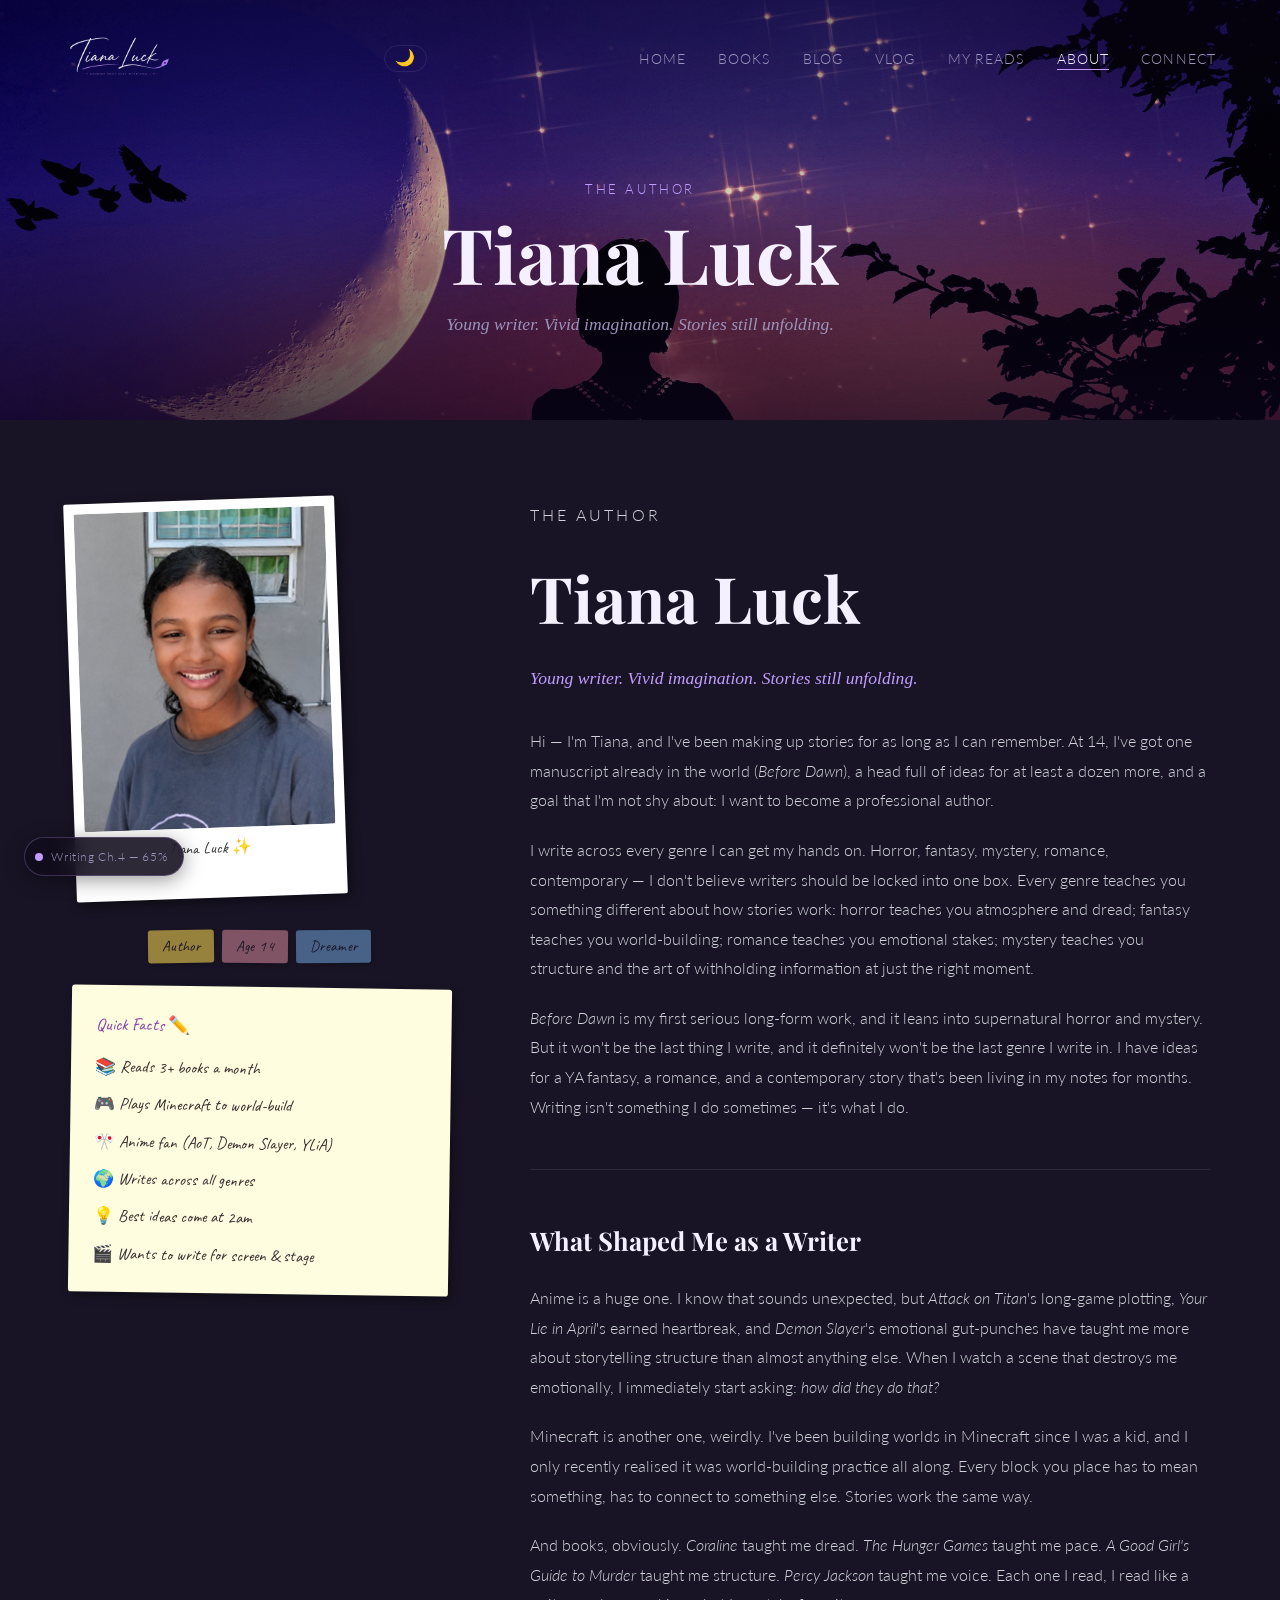
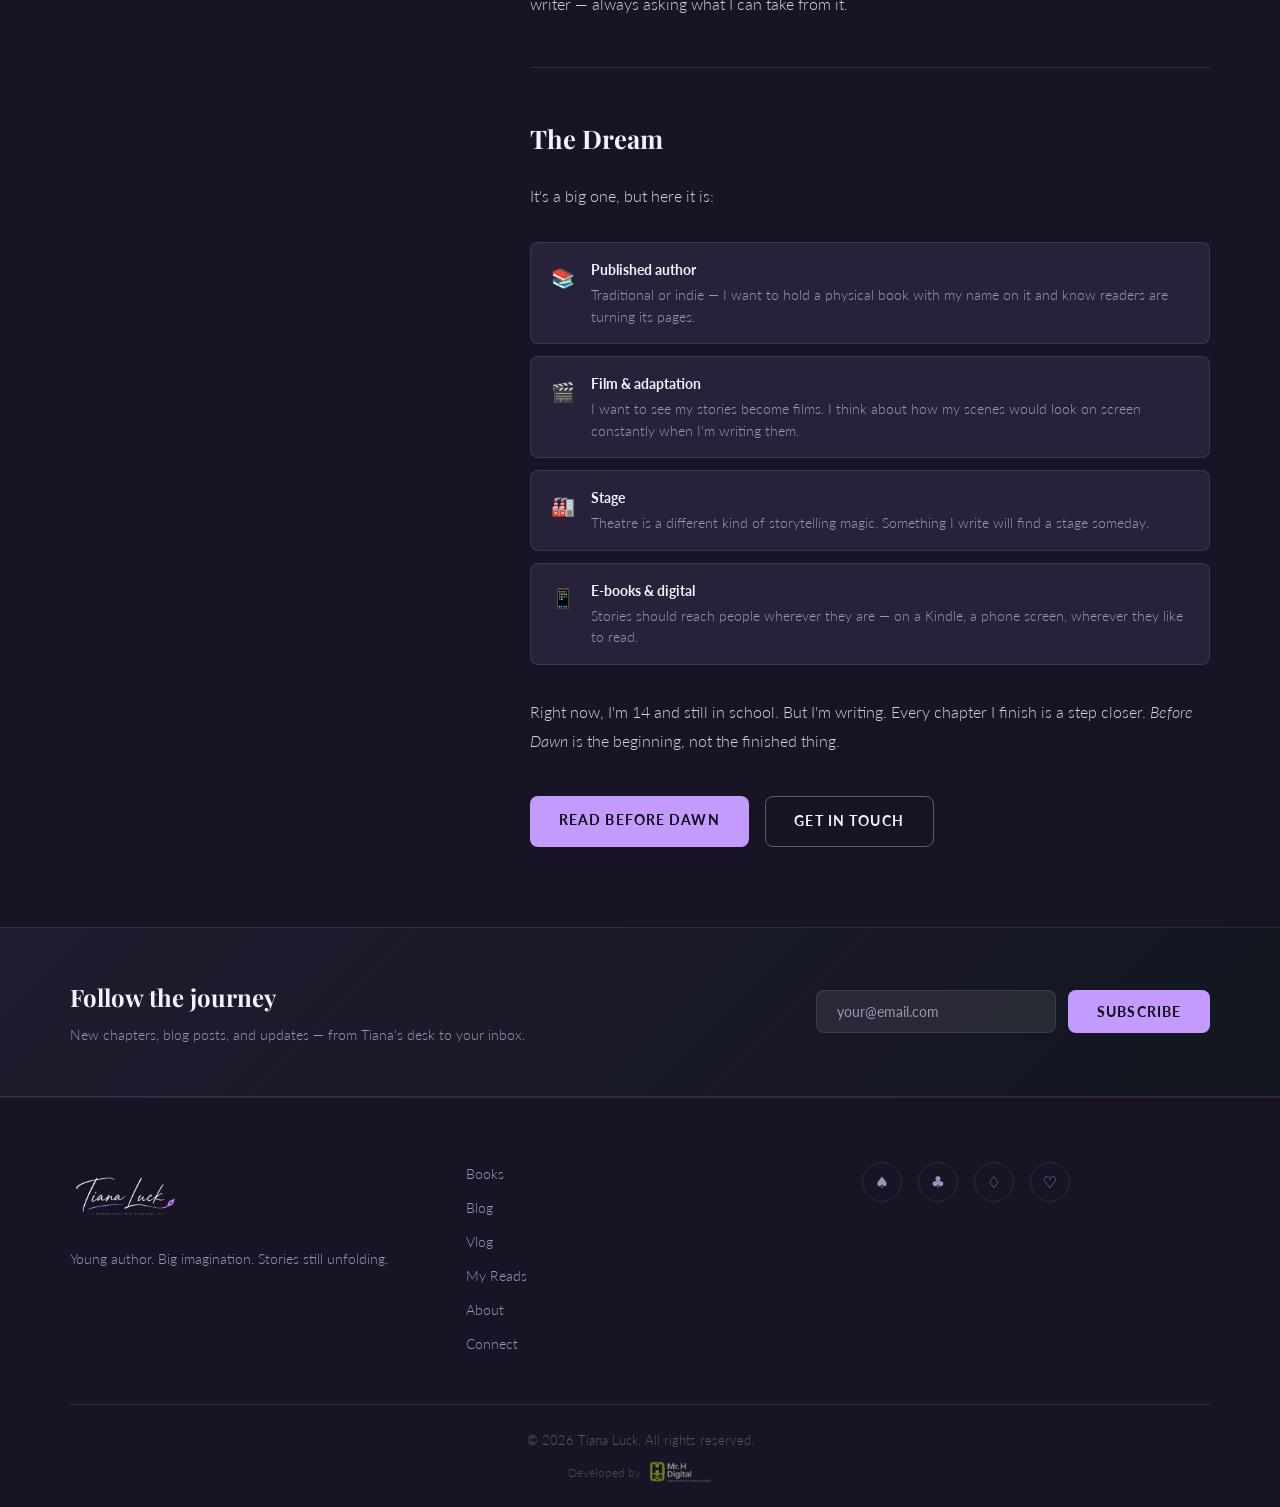
==== about.html @ 20b0ea5a "first commit" ====
<!DOCTYPE html>
<html lang="en">
<head>
  <meta charset="UTF-8" />
  <meta name="viewport" content="width=device-width, initial-scale=1.0, viewport-fit=cover" />
  <meta name="theme-color" content="#0f0d14" />
  <meta name="description" content="Meet Tiana Luck — 14-year-old author of Before Dawn, anime fan, world-builder, and aspiring professional writer." />
  <meta property="og:type" content="website" />
  <meta property="og:title" content="About Tiana Luck — Author" />
  <meta property="og:description" content="Meet Tiana Luck — 14-year-old author of Before Dawn, anime fan, world-builder, and aspiring professional writer." />
  <meta property="og:image" content="images/brand/social-icon.png" />
  <meta property="og:url" content="https://tianaluck.co.za/about.html" />
  <meta name="twitter:card" content="summary_large_image" />
  <meta name="twitter:title" content="About Tiana Luck — Author" />
  <meta name="twitter:description" content="Meet Tiana Luck — 14-year-old author of Before Dawn, anime fan, world-builder, and aspiring professional writer." />
  <meta name="twitter:image" content="images/brand/social-icon.png" />
  <title>About — Tiana Luck</title>
  <link rel="icon" type="image/png" sizes="32x32" href="images/brand/favicon-32x32.png" />
  <link rel="icon" type="image/png" sizes="16x16" href="images/brand/favicon-16x16.png" />
  <link rel="apple-touch-icon" sizes="180x180" href="images/brand/apple-touch-icon.png" />
  <link rel="stylesheet" href="css/style.css" />
  <script>if(localStorage.getItem('theme')==='light')document.documentElement.classList.add('light-mode');</script>
  <link rel="dns-prefetch" href="https://fonts.googleapis.com" />
  <link rel="preconnect" href="https://fonts.googleapis.com" />
  <link rel="preconnect" href="https://fonts.gstatic.com" crossorigin />
  <link href="https://fonts.googleapis.com/css2?family=Caveat:wght@400;700&family=Playfair+Display:ital,wght@0,400;0,700;1,400&family=Lato:wght@300;400;700&family=IM+Fell+English:ital@0;1&display=swap" rel="stylesheet" />
</head>
<body>

  <div id="fog-layer" aria-hidden="true"></div>

  <header class="site-header">
    <nav class="navbar">
      <a href="index.html" class="nav-logo" aria-label="Tiana Luck — Home">
        <img src="images/brand/tiana-luck-logo-dark.png" alt="Tiana Luck" class="nav-logo-img nav-logo-dark" />
        <img src="images/brand/tiana-luck-logo-light.png" alt="Tiana Luck" class="nav-logo-img nav-logo-light" />
      </a>
      <button class="theme-toggle" id="themeToggle" aria-label="Toggle light/dark mode"><em class="toggle-icon">🌙</em></button>
      <button class="nav-toggle" aria-label="Open menu" aria-expanded="false">
        <span class="burger-line"></span>
        <span class="burger-line"></span>
        <span class="burger-line"></span>
      </button>
      <ul class="nav-links" id="navLinks">
        <li><a href="index.html">Home</a></li>
        <li><a href="books.html">Books</a></li>
        <li><a href="blog.html">Blog</a></li>
        <li><a href="vlog.html">Vlog</a></li>
        <li><a href="reads.html">My Reads</a></li>
        <li><a href="about.html" class="active">About</a></li>
        <li><a href="contact.html">Connect</a></li>
      </ul>
    </nav>
  </header>

  <div class="page-hero about-page-hero">
    <div class="about-hero-bg" aria-hidden="true">
      <img src="images/about-page-header-bg-dark.jpg" alt="" class="about-bg-img about-bg-dark" />
      <img src="images/about-page-header-bg-light.jpg" alt="" class="about-bg-img about-bg-light" />
    </div>
    <div class="about-hero-overlay" aria-hidden="true"></div>
    <div class="about-hero-content">
      <p class="page-hero-eyebrow">The Author</p>
      <h1 class="page-hero-title">Tiana Luck</h1>
      <p class="page-hero-sub">Young writer. Vivid imagination. Stories still unfolding.</p>
    </div>
  </div>

  <div class="about-page-wrap">
    <div class="container">
      <div class="about-grid">

        <!-- Portrait -->
        <div class="about-portrait">
          <!-- Polaroid photo -->
          <div class="polaroid" style="max-width:280px; margin:0 auto;">
            <img src="images/tiana-luck-photo.png" alt="Tiana Luck" loading="lazy" style="width:100%; display:block; border-radius:2px;" />
            <p class="polaroid-caption">Tiana Luck ✨</p>
          </div>
          <div style="margin-top:2rem;">
            <div class="genre-tags" style="justify-content:center;">
              <span class="tag">Author</span>
              <span class="tag">Age 14</span>
              <span class="tag">Dreamer</span>
            </div>
          </div>
          <!-- Fun facts sticky note style -->
          <div style="background:#fffde0; color:#2a2020; border-radius:3px; padding:1.5rem; margin-top:1.5rem; box-shadow:3px 4px 10px rgba(0,0,0,0.35); transform:rotate(0.8deg); position:relative;">
            <div style="font-family:var(--ff-handwrite); font-size:1.1rem; color:#8844aa; margin-bottom:0.75rem;">Quick Facts ✏️</div>
            <ul style="display:flex; flex-direction:column; gap:0.5rem; list-style:none;">
              <li style="font-family:var(--ff-handwrite); font-size:1.05rem; color:#3a3030; display:flex; gap:0.5rem;">📚 Reads 3+ books a month</li>
              <li style="font-family:var(--ff-handwrite); font-size:1.05rem; color:#3a3030; display:flex; gap:0.5rem;">🎮 Plays Minecraft to world-build</li>
              <li style="font-family:var(--ff-handwrite); font-size:1.05rem; color:#3a3030; display:flex; gap:0.5rem;">🎌 Anime fan (AoT, Demon Slayer, YLiA)</li>
              <li style="font-family:var(--ff-handwrite); font-size:1.05rem; color:#3a3030; display:flex; gap:0.5rem;">🌍 Writes across all genres</li>
              <li style="font-family:var(--ff-handwrite); font-size:1.05rem; color:#3a3030; display:flex; gap:0.5rem;">💡 Best ideas come at 2am</li>
              <li style="font-family:var(--ff-handwrite); font-size:1.05rem; color:#3a3030; display:flex; gap:0.5rem;">🎬 Wants to write for screen &amp; stage</li>
            </ul>
          </div>
        </div>

        <!-- Bio -->
        <div class="about-body">
          <p class="page-hero-eyebrow" style="text-align:left; padding:0; margin-bottom:0.75rem;">The Author</p>
          <h1>Tiana Luck</h1>
          <p class="subtitle">Young writer. Vivid imagination. Stories still unfolding.</p>

          <p>
            Hi &mdash; I'm Tiana, and I've been making up stories for as long as I can remember. At 14, I've got one manuscript already in the world (<em>Before Dawn</em>), a head full of ideas for at least a dozen more, and a goal that I'm not shy about: I want to become a professional author.
          </p>

          <p>
            I write across every genre I can get my hands on. Horror, fantasy, mystery, romance, contemporary &mdash; I don't believe writers should be locked into one box. Every genre teaches you something different about how stories work: horror teaches you atmosphere and dread; fantasy teaches you world-building; romance teaches you emotional stakes; mystery teaches you structure and the art of withholding information at just the right moment.
          </p>

          <p>
            <em>Before Dawn</em> is my first serious long-form work, and it leans into supernatural horror and mystery. But it won't be the last thing I write, and it definitely won't be the last genre I write in. I have ideas for a YA fantasy, a romance, and a contemporary story that's been living in my notes for months. Writing isn't something I do sometimes &mdash; it's what I do.
          </p>

          <hr class="divider" />

          <h2 style="font-family:var(--ff-serif); font-size:1.6rem; margin-bottom:1.25rem;">What Shaped Me as a Writer</h2>

          <p>
            Anime is a huge one. I know that sounds unexpected, but <em>Attack on Titan</em>'s long-game plotting, <em>Your Lie in April</em>'s earned heartbreak, and <em>Demon Slayer</em>'s emotional gut-punches have taught me more about storytelling structure than almost anything else. When I watch a scene that destroys me emotionally, I immediately start asking: <em>how did they do that?</em>
          </p>

          <p>
            Minecraft is another one, weirdly. I've been building worlds in Minecraft since I was a kid, and I only recently realised it was world-building practice all along. Every block you place has to mean something, has to connect to something else. Stories work the same way.
          </p>

          <p>
            And books, obviously. <em>Coraline</em> taught me dread. <em>The Hunger Games</em> taught me pace. <em>A Good Girl's Guide to Murder</em> taught me structure. <em>Percy Jackson</em> taught me voice. Each one I read, I read like a writer — always asking what I can take from it.
          </p>

          <hr class="divider" />

          <h2 style="font-family:var(--ff-serif); font-size:1.6rem; margin-bottom:1.25rem;">The Dream</h2>

          <p>It's a big one, but here it is:</p>

          <div class="dream-list">
            <div class="dream-item">
              <div class="dream-icon">&#128218;</div>
              <div class="dream-text">
                <strong>Published author</strong>
                Traditional or indie &mdash; I want to hold a physical book with my name on it and know readers are turning its pages.
              </div>
            </div>
            <div class="dream-item">
              <div class="dream-icon">&#127916;</div>
              <div class="dream-text">
                <strong>Film &amp; adaptation</strong>
                I want to see my stories become films. I think about how my scenes would look on screen constantly when I'm writing them.
              </div>
            </div>
            <div class="dream-item">
              <div class="dream-icon">&#127981;</div>
              <div class="dream-text">
                <strong>Stage</strong>
                Theatre is a different kind of storytelling magic. Something I write will find a stage someday.
              </div>
            </div>
            <div class="dream-item">
              <div class="dream-icon">&#128241;</div>
              <div class="dream-text">
                <strong>E-books &amp; digital</strong>
                Stories should reach people wherever they are &mdash; on a Kindle, a phone screen, wherever they like to read.
              </div>
            </div>
          </div>

          <p style="margin-top:1.5rem;">
            Right now, I'm 14 and still in school. But I'm writing. Every chapter I finish is a step closer. <em>Before Dawn</em> is the beginning, not the finished thing.
          </p>

          <div style="margin-top:2.5rem; display:flex; gap:1rem; flex-wrap:wrap;">
            <a href="books.html" class="btn btn-primary">Read Before Dawn</a>
            <a href="contact.html" class="btn btn-ghost">Get in Touch</a>
          </div>
        </div>

      </div>
    </div>
  </div>

  <section class="newsletter-strip">
    <div class="container newsletter-inner">
      <div>
        <h3>Follow the journey</h3>
        <p>New chapters, blog posts, and updates &mdash; from Tiana&rsquo;s desk to your inbox.</p>
      </div>
      <form class="newsletter-form" onsubmit="handleNewsletter(event)">
        <input type="email" placeholder="your@email.com" required aria-label="Email address" />
        <button type="submit" class="btn btn-primary">Subscribe</button>
      </form>
    </div>
  </section>

  <footer class="site-footer">
    <div class="container footer-inner">
      <div class="footer-brand">
        <a href="index.html" class="nav-logo" aria-label="Tiana Luck — Home">
        <img src="images/brand/tiana-luck-logo-dark.png" alt="Tiana Luck" class="nav-logo-img nav-logo-dark" />
        <img src="images/brand/tiana-luck-logo-light.png" alt="Tiana Luck" class="nav-logo-img nav-logo-light" />
      </a>
        <p>Young author. Big imagination. Stories still unfolding.</p>
      </div>
      <nav class="footer-nav">
        <a href="books.html">Books</a>
        <a href="blog.html">Blog</a>
        <a href="vlog.html">Vlog</a>
        <a href="reads.html">My Reads</a>
        <a href="about.html">About</a>
        <a href="contact.html">Connect</a>
      </nav>
      <div class="footer-social">
        <a href="#" aria-label="Instagram" class="social-icon">&#9824;</a>
        <a href="#" aria-label="TikTok" class="social-icon">&#9827;</a>
        <a href="#" aria-label="YouTube" class="social-icon">&#9826;</a>
        <a href="#" aria-label="Wattpad" class="social-icon">&#9825;</a>
      </div>
    </div>
    <div class="footer-bottom">
      <p>&copy; 2026 Tiana Luck. All rights reserved.</p>
      <p class="footer-credit">
        Developed by
        <a href="https://mrhdigital.co.uk" target="_blank" rel="noopener noreferrer" class="footer-credit-link">
          <picture>
            <source srcset="images/mrh-digital-logo-transparent.webp" type="image/webp" />
            <img src="images/mrh-digital-logo-transparent.png" alt="Mr H Digital" class="footer-credit-logo" />
          </picture>
        </a>
      </p>
    </div>
  </footer>

  <script src="js/main.js"></script>
</body>
</html>
---- css/style.css ----
/* ==========================================================
   TIANA LUCK — AUTHOR WEBSITE  |  style.css
   Scrapbook / journal aesthetic on a moody dark palette
   ========================================================== */

/* ---------- RESET & BASE ---------- */
*, *::before, *::after { box-sizing: border-box; margin: 0; padding: 0; }

:root {
  /* ---- Palette ---- */
  --black:       #100e18;
  --deep:        #181425;
  --surface:     #201c30;
  --card:        #27223a;
  --border:      rgba(255,255,255,0.09);

  --white:       #f5f0ff;
  --muted:       #9b93bb;
  --accent:      #c39bff;      /* lavender purple */
  --accent2:     #ffb347;      /* warm amber */
  --accent3:     #6dd5c0;      /* teal-mint */
  --accent4:     #ff8fab;      /* soft pink — scrapbook pop */
  --danger:      #e07070;

  /* ---- Adaptive text colours (swap in light mode) ---- */
  --text-body:   rgba(240,244,248,0.85);
  --text-dim:    rgba(240,244,248,0.75);
  --ghost-border: rgba(255,255,255,0.3);
  --nav-scrolled: rgba(7,10,14,0.92);
  --badge-bg:    rgba(16,12,28,0.88);
  --progress-track: rgba(255,255,255,0.12);

  /* ---- Scrapbook paper tones ---- */
  --paper:       #f7f3e8;      /* warm cream */
  --paper2:      #fff8f0;      /* lighter cream */
  --paper-line:  rgba(120,100,80,0.15);
  --ink:         #1e1828;      /* near-black ink on light paper */
  --ink-muted:   #5a5065;

  /* ---- Tape / sticker colours ---- */
  --tape-yellow: rgba(255,220,80,0.55);
  --tape-pink:   rgba(255,160,180,0.45);
  --tape-blue:   rgba(130,190,255,0.45);

  /* ---- Fonts ---- */
  --ff-handwrite: 'Caveat', cursive;
  --ff-serif:     'Playfair Display', Georgia, serif;
  --ff-fell:      'IM Fell English', Georgia, serif;
  --ff-sans:      'Lato', system-ui, sans-serif;

  --radius:      8px;
  --radius-lg:   16px;
  --shadow:      0 8px 40px rgba(0,0,0,0.55);
  --shadow-sm:   0 3px 14px rgba(0,0,0,0.4);
  --shadow-card: 4px 6px 18px rgba(0,0,0,0.45);

  --max-w:       1140px;
  --transition:  0.3s ease;
}

/* ---------- LIGHT MODE OVERRIDES ---------- */
html.light-mode {
  --black:       #f0edf8;
  --deep:        #e8e3f5;
  --surface:     #ddd8ee;
  --card:        #cfc9e6;
  --border:      rgba(0,0,0,0.12);

  --white:       #1e1828;
  --muted:       #4a4460;
  --accent:      #6b36b8;
  --accent2:     #a86000;
  --accent3:     #147a6e;
  --accent4:     #b02050;

  --shadow:      0 8px 40px rgba(0,0,0,0.15);
  --shadow-sm:   0 3px 14px rgba(0,0,0,0.1);
  --shadow-card: 4px 6px 18px rgba(0,0,0,0.12);

  /* ---- Adaptive overrides ---- */
  --text-body:   rgba(30,24,40,0.88);
  --text-dim:    rgba(30,24,40,0.70);
  --ghost-border: rgba(30,24,40,0.3);
  --nav-scrolled: rgba(232,227,245,0.95);
  --badge-bg:    rgba(232,227,245,0.92);
  --progress-track: rgba(0,0,0,0.1);
}

html.light-mode .site-header {
  background: rgba(240,237,248,0.15);
}
html.light-mode .site-header.scrolled {
  background: var(--nav-scrolled);
  box-shadow: 0 1px 24px rgba(0,0,0,0.08);
}

html.light-mode .hero {
  background: var(--deep);
}


html.light-mode .hero-glass {
  background: rgba(252, 250, 255, 0.82);
  border-color: rgba(107,54,184,0.15);
  box-shadow: 0 8px 48px rgba(0,0,0,0.14), inset 0 1px 0 rgba(255,255,255,0.9);
}


/* Full opacity — dark text on a near-opaque light card guarantees contrast */
html.light-mode .hero-tagline { color: rgba(22, 16, 36, 0.82); }
html.light-mode .hero-eyebrow { color: #5c2ea8; }

html.light-mode .pull-quote-inner {
  box-shadow: 4px 6px 20px rgba(0,0,0,0.15), inset 0 -3px 0 rgba(0,0,0,0.04);
}


html.light-mode .fog-particle {
  background: radial-gradient(circle, rgba(107,54,184,0.05) 0%, transparent 70%);
}

html.light-mode .newsletter-strip {
  background: linear-gradient(135deg, var(--surface) 0%, var(--card) 100%);
}

html.light-mode .newsletter-form input {
  background: rgba(255,255,255,0.7);
  color: var(--white);
}
html.light-mode .newsletter-form input::placeholder {
  color: var(--muted);
  opacity: 1;
}

html.light-mode .writing-badge {
  background: var(--badge-bg);
  border-color: rgba(107,54,184,0.3);
  color: var(--muted);
  box-shadow: 0 4px 16px rgba(0,0,0,0.12);
}

html.light-mode .btn-ghost {
  border-color: rgba(30,24,40,0.45);
  color: var(--white);
}
html.light-mode .btn-ghost:hover {
  border-color: var(--accent);
  color: var(--accent);
}

html.light-mode .btn-primary {
  color: #fff;
}

html.light-mode .btn-primary:hover {
  background: #8045d0;
}

html.light-mode .footer-credit-logo {
  filter: invert(1) hue-rotate(180deg) brightness(0.7);
}

/* ---------- BURGER ICON (all sizes — hidden on desktop) ---------- */
.nav-toggle {
  display: none;
  flex-direction: column;
  justify-content: center;
  align-items: center;
  gap: 5px;
  width: 44px;
  height: 44px;
  background: none;
  border: none;
  cursor: pointer;
  padding: 0;
  z-index: 201;
  position: relative;
  flex-shrink: 0;
}
.burger-line {
  display: block;
  width: 22px;
  height: 2px;
  background: var(--white);
  border-radius: 2px;
  transform-origin: center;
  transition:
    transform 0.35s cubic-bezier(0.4, 0, 0.2, 1),
    opacity   0.2s ease,
    width     0.35s ease;
}

/* Open state — morphs into X */
.nav-toggle.open .burger-line:nth-child(1) {
  transform: translateY(7px) rotate(45deg);
}
.nav-toggle.open .burger-line:nth-child(2) {
  opacity: 0;
  width: 0;
}
.nav-toggle.open .burger-line:nth-child(3) {
  transform: translateY(-7px) rotate(-45deg);
}

/* ---------- THEME TOGGLE BUTTON ---------- */
.theme-toggle {
  background: none;
  border: 1px solid var(--border);
  border-radius: 50px;
  padding: 0.3rem 0.65rem;
  cursor: pointer;
  font-size: 1rem;
  line-height: 1;
  color: var(--muted);
  transition: border-color var(--transition), color var(--transition), transform var(--transition);
  display: flex;
  align-items: center;
  gap: 0.35rem;
  flex-shrink: 0;
}
.theme-toggle:hover {
  border-color: var(--accent);
  color: var(--accent);
  transform: translateY(-1px);
}
.theme-toggle .toggle-icon { font-style: normal; }

@media (max-width: 768px) {
  .theme-toggle {
    z-index: 301;
    position: relative;
  }
}

/* ---- Scrapbook utility classes ---- */

/* Washi tape strip */
.tape {
  position: absolute;
  height: 22px;
  width: 80px;
  border-radius: 2px;
  opacity: 0.85;
  z-index: 2;
}
.tape-yellow { background: var(--tape-yellow); }
.tape-pink   { background: var(--tape-pink); }
.tape-blue   { background: var(--tape-blue); }

/* Paper card — light surface sitting on dark bg */
.paper-card {
  background: var(--paper);
  color: var(--ink);
  border-radius: var(--radius-lg);
  box-shadow: var(--shadow-card);
  position: relative;
  overflow: visible;
}
.paper-card::before {
  /* ruled lines texture */
  content: '';
  position: absolute;
  inset: 0;
  border-radius: inherit;
  background-image: repeating-linear-gradient(
    to bottom,
    transparent 0px,
    transparent 27px,
    var(--paper-line) 28px
  );
  background-position: 0 34px;
  pointer-events: none;
  border-radius: inherit;
  overflow: hidden;
}

/* Scrapbook card — dark card with slight tilt */
.scrap-card {
  background: var(--card);
  border: 1px solid var(--border);
  border-radius: var(--radius-lg);
  position: relative;
  box-shadow: var(--shadow-card);
  transition: transform var(--transition), box-shadow var(--transition);
}
/* Alternate tilt directions via nth-child */
.scrap-card:nth-child(odd)  { transform: rotate(-0.6deg); }
.scrap-card:nth-child(even) { transform: rotate(0.5deg); }

/* Tape strip on top of cards */
.scrap-card::before {
  content: '';
  position: absolute;
  top: -10px;
  left: 50%;
  transform: translateX(-50%) rotate(-2deg);
  width: 60px;
  height: 18px;
  background: var(--tape-yellow);
  border-radius: 2px;
  z-index: 3;
}
.scrap-card:nth-child(3n)::before { background: var(--tape-pink); transform: translateX(-50%) rotate(2deg); }
.scrap-card:nth-child(3n+2)::before { background: var(--tape-blue); transform: translateX(-50%) rotate(-1deg); }

/* Handwriting accent text */
.handwrite {
  font-family: var(--ff-handwrite);
  font-size: 1.3rem;
  color: var(--accent);
}

/* Sticky note */
.sticky-note {
  background: #fff9b0;
  color: #333;
  font-family: var(--ff-handwrite);
  font-size: 1rem;
  padding: 1rem 1.25rem;
  border-radius: 2px;
  box-shadow: 3px 4px 10px rgba(0,0,0,0.35);
  transform: rotate(1.5deg);
  position: relative;
  line-height: 1.5;
}
.sticky-note::before {
  content: '';
  position: absolute;
  top: -8px; left: 50%;
  transform: translateX(-50%);
  width: 30px; height: 14px;
  background: rgba(255,220,80,0.7);
  border-radius: 2px;
}

/* Polaroid frame */
.polaroid {
  background: #fff;
  padding: 10px 10px 36px;
  box-shadow: 3px 4px 12px rgba(0,0,0,0.45);
  border-radius: 2px;
  display: inline-block;
  transform: rotate(-2deg);
}
.polaroid img { display: block; width: 100%; }
.polaroid-caption {
  font-family: var(--ff-handwrite);
  font-size: 1rem;
  text-align: center;
  color: #333;
  margin-top: 6px;
}

/* Doodle underline on section titles */
.doodle-underline {
  display: inline-block;
  position: relative;
}
.doodle-underline::after {
  content: '';
  position: absolute;
  bottom: -6px;
  left: 0; right: 0;
  height: 4px;
  background: var(--accent);
  border-radius: 2px;
  /* SVG-style wavy feel via border-radius trick */
  clip-path: polygon(0 50%, 4% 0%, 8% 50%, 12% 100%, 16% 50%, 20% 0%, 24% 50%, 28% 100%, 32% 50%, 36% 0%, 40% 50%, 44% 100%, 48% 50%, 52% 0%, 56% 50%, 60% 100%, 64% 50%, 68% 0%, 72% 50%, 76% 100%, 80% 50%, 84% 0%, 88% 50%, 92% 100%, 96% 50%, 100% 0%, 100% 100%, 0 100%);
}

html { scroll-behavior: smooth; }

body {
  background: var(--black);
  color: var(--white);
  font-family: var(--ff-sans);
  font-weight: 300;
  line-height: 1.75;
  min-height: 100vh;
  overflow-x: hidden;
}

a { color: inherit; text-decoration: none; }
img { display: block; max-width: 100%; }
ul { list-style: none; }

.container {
  width: 90%;
  max-width: var(--max-w);
  margin: 0 auto;
}

/* ---------- FOG BACKGROUND ---------- */
#fog-layer {
  position: fixed;
  inset: 0;
  pointer-events: none;
  z-index: 0;
  overflow: hidden;
}
.fog-particle {
  position: absolute;
  border-radius: 50%;
  background: radial-gradient(circle, rgba(180,140,255,0.07) 0%, transparent 70%);
  animation: fogDrift linear infinite;
}
@keyframes fogDrift {
  0%   { transform: translateX(-120%) translateY(0); opacity: 0; }
  10%  { opacity: 1; }
  90%  { opacity: 0.5; }
  100% { transform: translateX(140vw) translateY(-40px); opacity: 0; }
}

/* ---------- NAVBAR ---------- */
.site-header {
  position: fixed;
  top: 0; left: 0; right: 0;
  z-index: 100;
  transition: background var(--transition), backdrop-filter var(--transition);
}
.site-header.scrolled {
  background: var(--nav-scrolled);
  backdrop-filter: blur(12px);
  border-bottom: 1px solid var(--border);
}
.navbar {
  display: flex;
  align-items: center;
  justify-content: space-between;
  padding: 1.4rem 5%;
  max-width: 1300px;
  margin: 0 auto;
}
.nav-logo {
  display: flex;
  align-items: center;
  line-height: 1;
  flex-shrink: 0;
  position: relative;
  height: 72px;
  transition: opacity 0.25s ease;
}
.nav-logo:hover { opacity: 0.82; }

.nav-logo-img {
  height: 72px;
  width: auto;
  display: block;
  position: absolute;
  top: 0;
  left: 0;
  max-height: 100%;
  transition: opacity 0.45s ease;
}

/* First child stays in flow to give the wrapper its natural width */
.nav-logo-img:first-child { position: relative; }

/* Dark logo: screen blend drops the black background in dark mode */
.nav-logo-dark  { opacity: 1; mix-blend-mode: screen; }

/* Light logo: no blend mode — renders as a normal image.
   Screen mode on a white-bg logo blended against a white/light
   header makes it invisible. Normal rendering is correct here. */
.nav-logo-light { opacity: 0; mix-blend-mode: normal; }

/* Light mode — crossfade between the two */
html.light-mode .nav-logo-dark  { opacity: 0; }
html.light-mode .nav-logo-light { opacity: 1; }

/* Footer logo — slightly smaller */
.footer-logo,
.footer-logo .nav-logo-img { height: 58px; }

@media (max-width: 768px) {
  .nav-logo,
  .nav-logo-img            { height: 54px; }
  .footer-logo,
  .footer-logo .nav-logo-img { height: 46px; }
}
@media (max-width: 480px) {
  .nav-logo,
  .nav-logo-img            { height: 44px; }
  .footer-logo,
  .footer-logo .nav-logo-img { height: 38px; }
}

.nav-links {
  display: flex;
  gap: 2rem;
  align-items: center;
}
.nav-links a {
  font-size: 0.875rem;
  letter-spacing: 0.08em;
  text-transform: uppercase;
  color: var(--muted);
  transition: color var(--transition);
  padding-bottom: 2px;
  border-bottom: 1px solid transparent;
}
.nav-links a:hover,
.nav-links a.active {
  color: var(--white);
  border-bottom-color: var(--accent);
}

.nav-toggle {
  display: none;
  background: none;
  border: none;
  color: var(--white);
  font-size: 1.5rem;
  cursor: pointer;
}

/* ---------- BUTTONS ---------- */
.btn {
  display: inline-block;
  padding: 0.75rem 1.8rem;
  border-radius: var(--radius);
  font-family: var(--ff-sans);
  font-size: 0.875rem;
  letter-spacing: 0.08em;
  text-transform: uppercase;
  font-weight: 700;
  cursor: pointer;
  transition: all var(--transition);
  border: none;
}
.btn-primary {
  background: var(--accent);
  color: var(--black);
}
.btn-primary:hover {
  filter: brightness(1.12);
  transform: translateY(-2px);
  box-shadow: 0 6px 24px rgba(180,142,245,0.35);
}
.btn-ghost {
  background: transparent;
  color: var(--white);
  border: 1px solid var(--ghost-border);
}
.btn-ghost:hover {
  border-color: var(--accent);
  color: var(--accent);
  transform: translateY(-2px);
}

/* ---------- HERO ---------- */
.hero {
  position: relative;
  min-height: 100vh;
  min-height: 100dvh; /* modern browsers: excludes mobile browser chrome */
  display: flex;
  align-items: center;
  justify-content: center;
  text-align: center;
  padding: 8rem 5% 4rem;
  overflow: hidden;
  z-index: 1;
  background: var(--black);
  /* GPU compositing layer — prevents layout recalc from video paint */
  transform: translateZ(0);
}

/* --- Cinematic video background --- */
.hero-bg {
  position: absolute;
  inset: 0;
  z-index: 0;
  overflow: hidden;
}

.bg-video {
  position: absolute;
  inset: 0;
  width: 100%;
  height: 100%;
  object-fit: cover;
  /* will-change only applied via JS during actual transition — see main.js */
  transition: opacity 0.8s cubic-bezier(0.4, 0, 0.2, 1);
  /* Prevent sub-pixel jitter from video frames causing layout reflow */
  transform: translateZ(0);
  backface-visibility: hidden;
}

/* Dark mode: dark video visible, light hidden */
.bg-video-dark  { opacity: 1; }
.bg-video-light { opacity: 0; pointer-events: none; }

/* Light mode: crossfade to light video */
html.light-mode .bg-video-dark  { opacity: 0; pointer-events: none; }
html.light-mode .bg-video-light { opacity: 1; }

/* --- Gradient overlay for readability --- */
.hero-overlay {
  position: absolute;
  inset: 0;
  z-index: 1;
  /* background transitions don't interpolate well cross-browser —
     use opacity on a pseudo-element swap instead */
  pointer-events: none;
}
/* Dark overlay layer */
.hero-overlay::before,
.hero-overlay::after {
  content: '';
  position: absolute;
  inset: 0;
  transition: opacity 0.8s cubic-bezier(0.4, 0, 0.2, 1);
}
/* Dark mode gradient — strong enough to guarantee WCAG AA on white text */
.hero-overlay::before {
  background:
    linear-gradient(to bottom,
      rgba(8, 6, 16, 0.62) 0%,
      rgba(8, 6, 16, 0.35) 35%,
      rgba(8, 6, 16, 0.35) 65%,
      rgba(8, 6, 16, 0.82) 100%),
    radial-gradient(ellipse at 50% 40%, rgba(140,100,220,0.12) 0%, transparent 65%);
  opacity: 1;
}
/* Light mode gradient — desaturated warm veil for dark text on light video */
.hero-overlay::after {
  background:
    linear-gradient(to bottom,
      rgba(248, 244, 255, 0.68) 0%,
      rgba(248, 244, 255, 0.38) 35%,
      rgba(248, 244, 255, 0.38) 65%,
      rgba(248, 244, 255, 0.75) 100%);
  opacity: 0;
}
html.light-mode .hero-overlay::before { opacity: 0; }
html.light-mode .hero-overlay::after  { opacity: 1; }
.hero-content {
  position: relative;
  z-index: 2;
  max-width: 700px;
  width: 100%;
  padding: 0 1rem;
  /* opacity:0 initial state set here — prevents flash before animation starts */
  opacity: 0;
  animation: heroFadeUp 0.9s cubic-bezier(0.22, 1, 0.36, 1) forwards;
  /* 0.05s — just enough for the first paint to commit before animating;
     avoids the perceivable blank gap the 0.25s delay caused */
  animation-delay: 0.05s;
}
@keyframes heroFadeUp {
  from { opacity: 0; transform: translateY(14px); }
  to   { opacity: 1; transform: translateY(0); }
}

/* Scroll hint deferred until after content is visible */
.hero-scroll-hint {
  z-index: 3;
  opacity: 0;
  animation: scrollHintAppear 0.6s ease forwards;
  animation-delay: 1s;
}
@keyframes scrollHintAppear {
  to { opacity: 1; }
}

/* Respect reduced-motion — show content immediately, no movement */
@media (prefers-reduced-motion: reduce) {
  .hero-content,
  .hero-scroll-hint {
    animation: none;
    opacity: 1;
  }
}

/* ---- Frosted glass panel behind hero text ---- */
.hero-glass {
  background: rgba(16, 12, 28, 0.52);
  backdrop-filter: blur(18px) saturate(1.4);
  -webkit-backdrop-filter: blur(18px) saturate(1.4);
  border: 1px solid rgba(255,255,255,0.12);
  border-radius: 20px;
  padding: 2.75rem 3rem;
  box-shadow: 0 8px 48px rgba(0,0,0,0.5), inset 0 1px 0 rgba(255,255,255,0.08);
  position: relative;
  overflow: hidden;
}
/* Subtle purple shimmer at the top edge */
.hero-glass::before {
  content: '';
  position: absolute;
  top: 0; left: 10%; right: 10%;
  height: 1px;
  background: linear-gradient(to right, transparent, rgba(195,155,255,0.6), transparent);
}
/* Decorative tape strip on the glass card */
.hero-glass::after {
  content: '';
  position: absolute;
  top: -10px; left: 50%;
  transform: translateX(-50%) rotate(-1.5deg);
  width: 72px; height: 20px;
  background: var(--tape-yellow);
  border-radius: 3px;
  opacity: 0.8;
}

.hero-eyebrow {
  font-family: var(--ff-handwrite);
  font-size: 1.15rem;
  letter-spacing: 0.04em;
  color: var(--accent);
  margin-bottom: 0.5rem;
}
.hero-title {
  margin-bottom: 1rem;
  line-height: 1;
}

/* Logo image inside the hero h1 */
.hero-logo-picture {
  display: block;
  position: relative;
  /* height drives the visual size; width is auto from the image */
}
.hero-logo-img {
  display: block;
  height: clamp(120px, 28vw, 220px);
  width: auto;
  margin: 0 auto;
  transition: opacity 0.45s ease;
}

/* Dark mode: dark logo via screen to drop black bg */
.hero-logo-dark  { opacity: 1; mix-blend-mode: screen; }
.hero-logo-light { opacity: 0; mix-blend-mode: normal; position: absolute; top: 0; left: 50%; transform: translateX(-50%); }

/* Light mode: swap to light logo — no blend needed */
html.light-mode .hero-logo-dark  { opacity: 0; }
html.light-mode .hero-logo-light { opacity: 1; }
.hero-tagline {
  font-family: var(--ff-handwrite);
  font-size: 1.25rem;
  color: var(--text-dim);
  margin-bottom: 2.25rem;
  line-height: 1.4;
}
.hero-cta-group {
  display: flex;
  gap: 1rem;
  justify-content: center;
  flex-wrap: wrap;
}
.hero-scroll-hint {
  position: absolute;
  bottom: 2.5rem;
  left: 50%;
  transform: translateX(-50%);
  display: flex;
  flex-direction: column;
  align-items: center;
  gap: 0.5rem;
  color: var(--muted);
  font-size: 0.7rem;
  letter-spacing: 0.15em;
  text-transform: uppercase;
  animation: scrollHint 2s ease-in-out infinite;
}
.scroll-line {
  width: 1px;
  height: 50px;
  background: linear-gradient(to bottom, var(--muted), transparent);
}
@keyframes scrollHint {
  0%, 100% { opacity: 0.4; transform: translateX(-50%) translateY(0); }
  50%       { opacity: 1;   transform: translateX(-50%) translateY(6px); }
}

/* ---------- SECTIONS ---------- */
.section {
  position: relative;
  padding: 6rem 0;
  z-index: 1;
}
.section-label {
  font-family: var(--ff-handwrite);
  font-size: 1.1rem;
  letter-spacing: 0.05em;
  color: var(--accent2);
  margin-bottom: 0.5rem;
}
.section-title {
  font-family: var(--ff-serif);
  font-size: clamp(2rem, 5vw, 3.5rem);
  font-weight: 700;
  margin-bottom: 2rem;
  line-height: 1.1;
}

/* ---------- FEATURED BOOK ---------- */
.featured-book { background: var(--deep); }
.featured-book-grid {
  display: grid;
  grid-template-columns: 300px 1fr;
  gap: 5rem;
  align-items: center;
}
.book-cover-wrap {
  perspective: 1000px;
}
.book-cover {
  width: 240px;
  height: 360px;
  margin: 0 auto;
  border-radius: 4px 12px 12px 4px;
  background: linear-gradient(160deg, #0d2030 0%, #071218 60%, #0d1a20 100%);
  box-shadow: -8px 4px 24px rgba(0,0,0,0.8), 4px 0 0 rgba(0,0,0,0.3), var(--shadow);
  overflow: hidden;
  transition: transform 0.5s ease;
  position: relative;
  cursor: default;
}
.book-cover:hover {
  transform: rotateY(-12deg) rotateX(4deg) scale(1.04);
}
.book-cover-inner {
  width: 100%;
  height: 100%;
  display: flex;
  flex-direction: column;
  justify-content: space-between;
  padding: 1.5rem 1.25rem;
  position: relative;
  overflow: hidden;
}
.cover-fog-art {
  position: absolute;
  inset: 0;
  overflow: hidden;
}
.fog-strip {
  position: absolute;
  left: 0; right: 0;
  background: rgba(180,220,240,0.06);
  border-radius: 50%;
  filter: blur(10px);
}
.f1 { height: 80px; bottom: 60px; transform: scaleX(1.3); }
.f2 { height: 60px; bottom: 40px; transform: scaleX(1.6); opacity: 0.7; }
.f3 { height: 100px; bottom: 0; transform: scaleX(2); opacity: 0.5; }
.f4 { height: 50px; bottom: 80px; transform: scaleX(0.9); opacity: 0.4; }
.cover-figure {
  position: absolute;
  bottom: 55px;
  left: 50%;
  transform: translateX(-50%);
  width: 3px;
  height: 60px;
  background: linear-gradient(to top, rgba(200,155,96,0.5), transparent);
  border-radius: 2px;
}
.cover-figure::before {
  content: '';
  position: absolute;
  top: -10px;
  left: 50%;
  transform: translateX(-50%);
  width: 10px;
  height: 12px;
  background: rgba(200,155,96,0.3);
  border-radius: 50% 50% 30% 30%;
}
.cover-lantern {
  position: absolute;
  bottom: 95px;
  left: calc(50% + 6px);
  width: 8px;
  height: 8px;
  background: radial-gradient(circle, var(--accent2) 20%, transparent 80%);
  border-radius: 50%;
  animation: lanternGlow 2s ease-in-out infinite;
}
@keyframes lanternGlow {
  0%, 100% { box-shadow: 0 0 8px 4px rgba(200,155,96,0.25); }
  50%       { box-shadow: 0 0 14px 8px rgba(200,155,96,0.4); }
}
.book-title-art {
  position: relative;
  z-index: 2;
  display: flex;
  flex-direction: column;
}
.cover-eyebrow {
  font-family: var(--ff-sans);
  font-size: 0.65rem;
  letter-spacing: 0.3em;
  text-transform: uppercase;
  color: rgba(180,220,240,0.6);
}
.cover-main {
  font-family: var(--ff-serif);
  font-size: 2.4rem;
  font-weight: 700;
  line-height: 1;
  color: var(--white);
  letter-spacing: -0.01em;
  margin: 0.2rem 0;
}
.cover-author {
  font-family: var(--ff-sans);
  font-size: 0.6rem;
  letter-spacing: 0.2em;
  text-transform: uppercase;
  color: var(--muted);
  position: absolute;
  bottom: 1.5rem;
  left: 1.25rem;
  right: 1.25rem;
  z-index: 2;
  text-align: center;
  border-top: 1px solid var(--border);
  padding-top: 0.5rem;
}

.featured-title {
  font-family: var(--ff-serif);
  font-size: 2.8rem;
  font-weight: 700;
  margin-bottom: 1rem;
  line-height: 1.1;
}
.genre-tags {
  display: flex;
  flex-wrap: wrap;
  gap: 0.5rem;
  margin-bottom: 1.5rem;
}
.tag {
  font-family: var(--ff-handwrite);
  font-size: 0.95rem;
  letter-spacing: 0.03em;
  padding: 0.2rem 0.85rem;
  border-radius: 3px;
  color: var(--ink);
  background: var(--tape-yellow);
  border: none;
  box-shadow: 1px 2px 4px rgba(0,0,0,0.25);
  transform: rotate(-0.8deg);
  display: inline-block;
}
.tag:nth-child(2) { background: var(--tape-pink);  transform: rotate(0.6deg); }
.tag:nth-child(3) { background: var(--tape-blue);  transform: rotate(-0.4deg); }
.featured-excerpt {
  font-family: var(--ff-fell);
  font-size: 1.05rem;
  line-height: 1.8;
  color: var(--text-body);
  margin-bottom: 1.5rem;
}
.featured-status {
  display: flex;
  align-items: center;
  gap: 0.6rem;
  font-size: 0.8rem;
  color: var(--muted);
  margin-bottom: 2rem;
}
.status-dot {
  width: 8px;
  height: 8px;
  background: var(--accent);
  border-radius: 50%;
  animation: pulse 2s ease-in-out infinite;
}
@keyframes pulse {
  0%, 100% { box-shadow: 0 0 0 0 rgba(126,200,200,0.4); }
  50%       { box-shadow: 0 0 0 6px rgba(126,200,200,0); }
}

/* ---------- PULL QUOTE — sticky note style ---------- */
.quote-banner {
  background: var(--deep);
  border-top: 1px solid var(--border);
  border-bottom: 1px solid var(--border);
  padding: 4.5rem 0;
  position: relative;
  z-index: 1;
}
.pull-quote {
  text-align: center;
  max-width: 620px;
  margin: 0 auto;
}
/* The sticky note block */
.pull-quote-inner {
  display: inline-block;
  background: #fffde0;
  color: #2a2020;
  padding: 2rem 2.5rem;
  border-radius: 3px;
  box-shadow: 4px 6px 20px rgba(0,0,0,0.45), inset 0 -3px 0 rgba(0,0,0,0.06);
  transform: rotate(-1.2deg);
  position: relative;
}
/* Pin dot at top */
.pull-quote-inner::before {
  content: '';
  position: absolute;
  top: -9px; left: 50%;
  transform: translateX(-50%);
  width: 16px; height: 16px;
  background: var(--accent4);
  border-radius: 50%;
  box-shadow: 0 2px 6px rgba(0,0,0,0.4);
}
.pull-quote p {
  font-family: var(--ff-handwrite);
  font-size: clamp(1.4rem, 3vw, 2rem);
  line-height: 1.5;
  color: #2a2020;
  margin-bottom: 0.75rem;
}
.pull-quote p::before { content: '\201C'; color: var(--accent); }
.pull-quote p::after  { content: '\201D'; color: var(--accent); }
.pull-quote footer {
  font-family: var(--ff-handwrite);
  font-size: 1rem;
  color: #665544;
}
.pull-quote cite { font-style: italic; color: #8844aa; }

/* ---------- UPDATES ---------- */
.updates { background: var(--black); }
.updates-grid {
  display: grid;
  grid-template-columns: repeat(3, 1fr);
  gap: 1.5rem;
}
.update-card {
  background: var(--card);
  border: 1px solid var(--border);
  border-radius: var(--radius-lg);
  padding: 2rem;
  position: relative;
  box-shadow: var(--shadow-card);
  transition: transform var(--transition), box-shadow var(--transition);
}
/* Washi tape on each update card */
.update-card::before {
  content: '';
  position: absolute;
  top: -10px; left: 50%;
  transform: translateX(-50%) rotate(-2deg);
  width: 56px; height: 18px;
  border-radius: 2px;
  z-index: 3;
}
.update-card:nth-child(1)::before { background: var(--tape-yellow); transform: translateX(-50%) rotate(-1.5deg); }
.update-card:nth-child(2)::before { background: var(--tape-pink);   transform: translateX(-50%) rotate(2deg); }
.update-card:nth-child(3)::before { background: var(--tape-blue);   transform: translateX(-50%) rotate(-1deg); }
.update-card:nth-child(odd)  { transform: rotate(-0.5deg); }
.update-card:nth-child(even) { transform: rotate(0.4deg); }
.update-card:hover {
  transform: translateY(-4px);
  border-color: rgba(126,200,200,0.3);
  box-shadow: var(--shadow);
}
.update-type {
  font-size: 0.65rem;
  letter-spacing: 0.15em;
  text-transform: uppercase;
  font-weight: 700;
  padding: 0.25rem 0.6rem;
  border-radius: 4px;
  display: inline-block;
  margin-bottom: 1rem;
}
.update-type.blog  { background: rgba(126,200,200,0.15); color: var(--accent); }
.update-type.vlog  { background: rgba(200,155,96,0.15);  color: var(--accent2); }
.update-type.book  { background: rgba(200,90,90,0.15);   color: #e08080; }

.update-card h3 {
  font-family: var(--ff-serif);
  font-size: 1.15rem;
  margin-bottom: 0.75rem;
  line-height: 1.3;
}
.update-card h3 a:hover { color: var(--accent); }
.update-card p { font-size: 0.9rem; color: var(--muted); margin-bottom: 1.25rem; line-height: 1.65; }
.read-more {
  font-size: 0.8rem;
  letter-spacing: 0.08em;
  text-transform: uppercase;
  color: var(--accent);
  font-weight: 700;
  transition: gap var(--transition);
}
.read-more:hover { color: #a8dcdc; }

/* ---------- COMING SOON ---------- */
.coming-soon {
  background: var(--deep);
  text-align: center;
}
.coming-desc {
  font-family: var(--ff-fell);
  font-style: italic;
  font-size: 1.05rem;
  color: var(--text-body);
  max-width: 680px;
  margin: 0 auto 2.5rem;
  line-height: 1.8;
}
.hype-bar {
  display: flex;
  align-items: center;
  gap: 1rem;
  max-width: 500px;
  margin: 0 auto 2.5rem;
}
.hype-label { font-size: 0.8rem; color: var(--muted); white-space: nowrap; }
.hype-track {
  flex: 1;
  height: 4px;
  background: var(--progress-track);
  border-radius: 2px;
  overflow: hidden;
}
.hype-fill {
  height: 100%;
  background: linear-gradient(to right, var(--accent), var(--accent2));
  border-radius: 2px;
  width: var(--progress);
  animation: fillIn 1.5s ease forwards;
}
@keyframes fillIn {
  from { width: 0; }
  to   { width: var(--progress); }
}
.hype-pct { font-size: 0.8rem; color: var(--accent); font-weight: 700; }

/* ---------- NEWSLETTER STRIP ---------- */
.newsletter-strip {
  background: linear-gradient(135deg, var(--surface) 0%, rgba(19,25,32,0.8) 100%);
  border-top: 1px solid var(--border);
  border-bottom: 1px solid var(--border);
  padding: 3rem 0;
  position: relative;
  z-index: 1;
}
.newsletter-inner {
  display: flex;
  align-items: center;
  justify-content: space-between;
  gap: 2rem;
  flex-wrap: wrap;
}
.newsletter-inner h3 {
  font-family: var(--ff-serif);
  font-size: 1.5rem;
  margin-bottom: 0.3rem;
}
.newsletter-inner p { color: var(--muted); font-size: 0.9rem; }
.newsletter-form {
  display: flex;
  gap: 0.75rem;
  flex-shrink: 0;
}
.newsletter-form input {
  padding: 0.75rem 1.2rem;
  background: rgba(255,255,255,0.08);
  border: 1px solid var(--border);
  border-radius: var(--radius);
  color: var(--white);
  font-size: 0.9rem;
  min-width: 240px;
  transition: border-color var(--transition);
  font-family: var(--ff-sans);
}
.newsletter-form input::placeholder { color: var(--muted); }
.newsletter-form input:focus {
  outline: none;
  border-color: var(--accent);
}

/* ---------- FOOTER ---------- */
.site-footer {
  background: var(--deep);
  border-top: 1px solid var(--border);
  padding: 4rem 0 0;
  position: relative;
  z-index: 1;
}
.footer-inner {
  display: grid;
  grid-template-columns: 1fr 1fr 1fr;
  gap: 3rem;
  padding-bottom: 3rem;
  border-bottom: 1px solid var(--border);
}
.footer-brand .nav-logo { margin-bottom: 0.75rem; }
.footer-brand p { font-size: 0.9rem; color: var(--muted); }
.footer-nav {
  display: flex;
  flex-direction: column;
  gap: 0.6rem;
}
.footer-nav a {
  font-size: 0.875rem;
  color: var(--muted);
  transition: color var(--transition);
}
.footer-nav a:hover { color: var(--white); }
.footer-social {
  display: flex;
  gap: 1rem;
  align-items: flex-start;
}
.social-icon {
  width: 40px;
  height: 40px;
  border: 1px solid var(--border);
  border-radius: 50%;
  display: flex;
  align-items: center;
  justify-content: center;
  font-size: 1rem;
  color: var(--muted);
  transition: all var(--transition);
}
.social-icon:hover {
  border-color: var(--accent);
  color: var(--accent);
  transform: translateY(-2px);
}
.footer-bottom {
  text-align: center;
  padding: 1.5rem;
  font-size: 0.8rem;
  color: rgba(136,153,170,0.5);
}
.footer-credit {
  margin-top: 0.6rem;
  display: flex;
  align-items: center;
  justify-content: center;
  gap: 0.5rem;
  font-size: 0.75rem;
  color: rgba(136,153,170,0.4);
}
.footer-credit-link {
  display: inline-flex;
  align-items: center;
  opacity: 0.55;
  transition: opacity var(--transition);
}
.footer-credit-link:hover { opacity: 1; }
.footer-credit-logo {
  height: 22px;
  width: auto;
  display: block;
}

/* ==========================================================
   BOOKS PAGE
   ========================================================== */
.page-hero {
  padding: 10rem 5% 5rem;
  position: relative;
  z-index: 1;
  text-align: center;
  background: var(--deep);
}

/* ---- Books page hero — themed background images ---- */
.books-page-hero {
  /* override the plain deep background */
  background: transparent;
  overflow: hidden;
  min-height: 420px;
  display: flex;
  flex-direction: column;
  align-items: center;
  justify-content: flex-end;
}

.books-hero-bg {
  position: absolute;
  inset: 0;
  z-index: 0;
}

.books-bg-img {
  position: absolute;
  inset: 0;
  width: 100%;
  height: 100%;
  object-fit: cover;
  object-position: center top;
  transition: opacity 0.7s ease;
}

/* Dark mode: dark image visible */
.books-bg-dark  { opacity: 1; }
.books-bg-light { opacity: 0; }

/* Light mode: swap to light image */
html.light-mode .books-bg-dark  { opacity: 0; }
html.light-mode .books-bg-light { opacity: 1; }

/* Overlay — dark mode: deep gradient from top + heavy bottom fade for text */
.books-hero-overlay {
  position: absolute;
  inset: 0;
  z-index: 1;
  pointer-events: none;
}
.books-hero-overlay::before,
.books-hero-overlay::after {
  content: '';
  position: absolute;
  inset: 0;
  transition: opacity 0.7s ease;
}
/* Dark overlay */
.books-hero-overlay::before {
  background:
    linear-gradient(to bottom,
      rgba(8, 6, 16, 0.55) 0%,
      rgba(8, 6, 16, 0.25) 40%,
      rgba(8, 6, 16, 0.60) 100%);
  opacity: 1;
}
/* Light overlay — warm veil so dark text reads over the bright image */
.books-hero-overlay::after {
  background:
    linear-gradient(to bottom,
      rgba(255, 248, 235, 0.45) 0%,
      rgba(255, 248, 235, 0.20) 40%,
      rgba(255, 248, 235, 0.65) 100%);
  opacity: 0;
}
html.light-mode .books-hero-overlay::before { opacity: 0; }
html.light-mode .books-hero-overlay::after  { opacity: 1; }

/* Content sits above bg and overlay */
.books-hero-content {
  position: relative;
  z-index: 2;
  width: 100%;
}

/* In light mode the eyebrow and sub text need darker tones over the bright image */
html.light-mode .books-page-hero .page-hero-eyebrow { color: #5c2ea8; }
html.light-mode .books-page-hero .page-hero-title   { color: #150f24; }
html.light-mode .books-page-hero .page-hero-sub     { color: rgba(30,20,50,0.75); }

@media (max-width: 768px) {
  .books-page-hero        { min-height: 320px; }
}
@media (max-width: 480px) {
  .books-page-hero        { min-height: 260px; }
}

/* ---- Blog page hero — themed background images ---- */
.blog-page-hero {
  background: transparent;
  overflow: hidden;
  min-height: 420px;
  display: flex;
  flex-direction: column;
  align-items: center;
  justify-content: flex-end;
}
.blog-hero-bg {
  position: absolute;
  inset: 0;
  z-index: 0;
}
.blog-bg-img {
  position: absolute;
  inset: 0;
  width: 100%;
  height: 100%;
  object-fit: cover;
  object-position: center center;
  transition: opacity 0.7s ease;
}
.blog-bg-dark  { opacity: 1; }
.blog-bg-light { opacity: 0; }
html.light-mode .blog-bg-dark  { opacity: 0; }
html.light-mode .blog-bg-light { opacity: 1; }

.blog-hero-overlay {
  position: absolute;
  inset: 0;
  z-index: 1;
  pointer-events: none;
}
.blog-hero-overlay::before,
.blog-hero-overlay::after {
  content: '';
  position: absolute;
  inset: 0;
  transition: opacity 0.7s ease;
}
/* Dark — deepen the already-moody library image */
.blog-hero-overlay::before {
  background:
    linear-gradient(to bottom,
      rgba(6, 8, 14, 0.60) 0%,
      rgba(6, 8, 14, 0.25) 45%,
      rgba(6, 8, 14, 0.65) 100%);
  opacity: 1;
}
/* Light — soft warm veil over the bright botanical image */
.blog-hero-overlay::after {
  background:
    linear-gradient(to bottom,
      rgba(245, 250, 240, 0.40) 0%,
      rgba(245, 250, 240, 0.15) 45%,
      rgba(245, 250, 240, 0.62) 100%);
  opacity: 0;
}
html.light-mode .blog-hero-overlay::before { opacity: 0; }
html.light-mode .blog-hero-overlay::after  { opacity: 1; }

.blog-hero-content {
  position: relative;
  z-index: 2;
  width: 100%;
}

html.light-mode .blog-page-hero .page-hero-eyebrow { color: #3a6b2a; }
html.light-mode .blog-page-hero .page-hero-title   { color: #0f1e0a; }
html.light-mode .blog-page-hero .page-hero-sub     { color: rgba(15,30,10,0.72); }

@media (max-width: 768px) {
  .blog-page-hero         { min-height: 320px; }
}
@media (max-width: 480px) {
  .blog-page-hero         { min-height: 260px; }
}

/* ---- Vlog page hero — themed background images ---- */
.vlog-page-hero {
  background: transparent;
  overflow: hidden;
  min-height: 420px;
  display: flex;
  flex-direction: column;
  align-items: center;
  justify-content: flex-end;
}
.vlog-hero-bg {
  position: absolute;
  inset: 0;
  z-index: 0;
}
.vlog-bg-img {
  position: absolute;
  inset: 0;
  width: 100%;
  height: 100%;
  object-fit: cover;
  object-position: center center;
  transition: opacity 0.7s ease;
}
.vlog-bg-dark  { opacity: 1; }
.vlog-bg-light { opacity: 0; }
html.light-mode .vlog-bg-dark  { opacity: 0; }
html.light-mode .vlog-bg-light { opacity: 1; }

.vlog-hero-overlay {
  position: absolute;
  inset: 0;
  z-index: 1;
  pointer-events: none;
}
.vlog-hero-overlay::before,
.vlog-hero-overlay::after {
  content: '';
  position: absolute;
  inset: 0;
  transition: opacity 0.7s ease;
}
/* Dark — deepen the neon forest without killing the vibrant colours */
.vlog-hero-overlay::before {
  background:
    linear-gradient(to bottom,
      rgba(4, 6, 18, 0.55) 0%,
      rgba(4, 6, 18, 0.20) 45%,
      rgba(4, 6, 18, 0.68) 100%);
  opacity: 1;
}
/* Light — cool teal veil that echoes the lake colour */
.vlog-hero-overlay::after {
  background:
    linear-gradient(to bottom,
      rgba(230, 248, 252, 0.38) 0%,
      rgba(230, 248, 252, 0.12) 45%,
      rgba(230, 248, 252, 0.60) 100%);
  opacity: 0;
}
html.light-mode .vlog-hero-overlay::before { opacity: 0; }
html.light-mode .vlog-hero-overlay::after  { opacity: 1; }

.vlog-hero-content {
  position: relative;
  z-index: 2;
  width: 100%;
}

/* Light mode text — deep teal tones to complement the lake image */
html.light-mode .vlog-page-hero .page-hero-eyebrow { color: #0a4a5a; }
html.light-mode .vlog-page-hero .page-hero-title   { color: #051520; }
html.light-mode .vlog-page-hero .page-hero-sub     { color: rgba(5,21,32,0.72); }

@media (max-width: 768px) {
  .vlog-page-hero         { min-height: 320px; }
}
@media (max-width: 480px) {
  .vlog-page-hero         { min-height: 260px; }
}

/* ---- Reads page hero — themed background images ---- */
.reads-page-hero {
  background: transparent;
  overflow: hidden;
  min-height: 420px;
  display: flex;
  flex-direction: column;
  align-items: center;
  justify-content: flex-end;
}
.reads-hero-bg {
  position: absolute;
  inset: 0;
  z-index: 0;
}
.reads-bg-img {
  position: absolute;
  inset: 0;
  width: 100%;
  height: 100%;
  object-fit: cover;
  object-position: center center;
  transition: opacity 0.7s ease;
}
.reads-bg-dark  { opacity: 1; }
.reads-bg-light { opacity: 0; }
html.light-mode .reads-bg-dark  { opacity: 0; }
html.light-mode .reads-bg-light { opacity: 1; }

.reads-hero-overlay {
  position: absolute;
  inset: 0;
  z-index: 1;
  pointer-events: none;
}
.reads-hero-overlay::before,
.reads-hero-overlay::after {
  content: '';
  position: absolute;
  inset: 0;
  transition: opacity 0.7s ease;
}
/* Dark — preserve the magical teal night-garden colours */
.reads-hero-overlay::before {
  background:
    linear-gradient(to bottom,
      rgba(4, 10, 18, 0.50) 0%,
      rgba(4, 10, 18, 0.18) 45%,
      rgba(4, 10, 18, 0.68) 100%);
  opacity: 1;
}
/* Light — subtle warm-neutral veil for the earthy library/forest image */
.reads-hero-overlay::after {
  background:
    linear-gradient(to bottom,
      rgba(240, 235, 225, 0.42) 0%,
      rgba(240, 235, 225, 0.15) 45%,
      rgba(240, 235, 225, 0.65) 100%);
  opacity: 0;
}
html.light-mode .reads-hero-overlay::before { opacity: 0; }
html.light-mode .reads-hero-overlay::after  { opacity: 1; }

.reads-hero-content {
  position: relative;
  z-index: 2;
  width: 100%;
}

/* Light mode text — warm earthy tones matching the library/forest palette */
html.light-mode .reads-page-hero .page-hero-eyebrow { color: #5a3a10; }
html.light-mode .reads-page-hero .page-hero-title   { color: #1e100a; }
html.light-mode .reads-page-hero .page-hero-sub     { color: rgba(30,16,10,0.72); }

@media (max-width: 768px) {
  .reads-page-hero        { min-height: 320px; }
}
@media (max-width: 480px) {
  .reads-page-hero        { min-height: 260px; }
}

/* ---- About page hero — themed background images ---- */
.about-page-hero {
  background: transparent;
  overflow: hidden;
  min-height: 420px;
  display: flex;
  flex-direction: column;
  align-items: center;
  justify-content: flex-end;
}
.about-hero-bg {
  position: absolute;
  inset: 0;
  z-index: 0;
}
.about-bg-img {
  position: absolute;
  inset: 0;
  width: 100%;
  height: 100%;
  object-fit: cover;
  object-position: center top;
  transition: opacity 0.7s ease;
}
.about-bg-dark  { opacity: 1; }
.about-bg-light { opacity: 0; }
html.light-mode .about-bg-dark  { opacity: 0; }
html.light-mode .about-bg-light { opacity: 1; }

.about-hero-overlay {
  position: absolute;
  inset: 0;
  z-index: 1;
  pointer-events: none;
}
.about-hero-overlay::before,
.about-hero-overlay::after {
  content: '';
  position: absolute;
  inset: 0;
  transition: opacity 0.7s ease;
}
/* Dark — deepen the purple/magenta twilight sky */
.about-hero-overlay::before {
  background:
    linear-gradient(to bottom,
      rgba(10, 4, 28, 0.52) 0%,
      rgba(10, 4, 28, 0.18) 45%,
      rgba(10, 4, 28, 0.72) 100%);
  opacity: 1;
}
/* Light — warm peachy veil matching the lofi rainy-window palette */
.about-hero-overlay::after {
  background:
    linear-gradient(to bottom,
      rgba(255, 235, 210, 0.45) 0%,
      rgba(255, 235, 210, 0.15) 45%,
      rgba(255, 235, 210, 0.65) 100%);
  opacity: 0;
}
html.light-mode .about-hero-overlay::before { opacity: 0; }
html.light-mode .about-hero-overlay::after  { opacity: 1; }

.about-hero-content {
  position: relative;
  z-index: 2;
  width: 100%;
}

/* Light mode text — warm rose-brown tones from the lofi illustration */
html.light-mode .about-page-hero .page-hero-eyebrow { color: #7a3a28; }
html.light-mode .about-page-hero .page-hero-title   { color: #1e0a08; }
html.light-mode .about-page-hero .page-hero-sub     { color: rgba(30,10,8,0.72); }

@media (max-width: 768px) {
  .about-page-hero        { min-height: 320px; }
}
@media (max-width: 480px) {
  .about-page-hero        { min-height: 260px; }
}

/* ---- Connect page hero — themed background images ---- */
.connect-page-hero {
  background: transparent;
  overflow: hidden;
  min-height: 420px;
  display: flex;
  flex-direction: column;
  align-items: center;
  justify-content: flex-end;
}
.connect-hero-bg {
  position: absolute;
  inset: 0;
  z-index: 0;
}
.connect-bg-img {
  position: absolute;
  inset: 0;
  width: 100%;
  height: 100%;
  object-fit: cover;
  object-position: center center;
  transition: opacity 0.7s ease;
}
.connect-bg-dark  { opacity: 1; }
.connect-bg-light { opacity: 0; }
html.light-mode .connect-bg-dark  { opacity: 0; }
html.light-mode .connect-bg-light { opacity: 1; }

.connect-hero-overlay {
  position: absolute;
  inset: 0;
  z-index: 1;
  pointer-events: none;
}
.connect-hero-overlay::before,
.connect-hero-overlay::after {
  content: '';
  position: absolute;
  inset: 0;
  transition: opacity 0.7s ease;
}
/* Dark — deepen the moody blue rainy night scene */
.connect-hero-overlay::before {
  background:
    linear-gradient(to bottom,
      rgba(4, 10, 24, 0.55) 0%,
      rgba(4, 10, 24, 0.18) 45%,
      rgba(4, 10, 24, 0.72) 100%);
  opacity: 1;
}
/* Light — soft rose-mauve veil echoing the plum/burgundy illustration tones */
.connect-hero-overlay::after {
  background:
    linear-gradient(to bottom,
      rgba(240, 220, 230, 0.42) 0%,
      rgba(240, 220, 230, 0.15) 45%,
      rgba(240, 220, 230, 0.65) 100%);
  opacity: 0;
}
html.light-mode .connect-hero-overlay::before { opacity: 0; }
html.light-mode .connect-hero-overlay::after  { opacity: 1; }

.connect-hero-content {
  position: relative;
  z-index: 2;
  width: 100%;
}

/* Light mode text — deep plum tones matching the illustrated mailbox scene */
html.light-mode .connect-page-hero .page-hero-eyebrow { color: #6b1a3a; }
html.light-mode .connect-page-hero .page-hero-title   { color: #1a0510; }
html.light-mode .connect-page-hero .page-hero-sub     { color: rgba(26,5,16,0.72); }

@media (max-width: 768px) {
  .connect-page-hero      { min-height: 320px; }
}
@media (max-width: 480px) {
  .connect-page-hero      { min-height: 260px; }
}

.page-hero-eyebrow {
  font-size: 0.8rem;
  letter-spacing: 0.2em;
  text-transform: uppercase;
  color: var(--accent);
  margin-bottom: 0.75rem;
}
.page-hero-title {
  font-family: var(--ff-serif);
  font-size: clamp(2.5rem, 6vw, 5rem);
  font-weight: 700;
  line-height: 1.05;
  margin-bottom: 1rem;
}
.page-hero-sub {
  font-family: var(--ff-fell);
  font-style: italic;
  font-size: 1.1rem;
  color: var(--muted);
  max-width: 550px;
  margin: 0 auto;
}

.book-detail-section {
  padding: 5rem 0;
  border-top: 1px solid var(--border);
}
.book-detail-grid {
  display: grid;
  grid-template-columns: 260px 1fr;
  gap: 4rem;
  align-items: start;
}
.chapter-list {
  display: flex;
  flex-direction: column;
  gap: 1rem;
  margin: 2rem 0;
}
.chapter-item {
  background: var(--card);
  border: 1px solid var(--border);
  border-radius: var(--radius);
  padding: 1.25rem 1.5rem;
  display: flex;
  align-items: center;
  justify-content: space-between;
  transition: border-color var(--transition);
  cursor: pointer;
}
.chapter-item:hover { border-color: rgba(126,200,200,0.3); }
.chapter-num {
  font-size: 0.7rem;
  letter-spacing: 0.15em;
  text-transform: uppercase;
  color: var(--accent);
  margin-bottom: 0.25rem;
}
.chapter-name {
  font-family: var(--ff-serif);
  font-size: 1rem;
}
.chapter-arrow { color: var(--muted); font-size: 0.9rem; }

.excerpt-box {
  background: var(--card);
  border: 1px solid var(--border);
  border-radius: var(--radius-lg);
  padding: 2.5rem;
  margin: 2rem 0;
}
.excerpt-box p {
  font-family: var(--ff-fell);
  font-size: 1rem;
  line-height: 1.9;
  color: var(--text-body);
}
.excerpt-box p + p { margin-top: 1rem; }

/* ==========================================================
   BLOG PAGE
   ========================================================== */
.blog-grid {
  display: grid;
  grid-template-columns: repeat(2, 1fr);
  gap: 2rem;
  margin-top: 3rem;
}
.blog-card {
  background: var(--card);
  border: 1px solid var(--border);
  border-radius: var(--radius-lg);
  overflow: hidden;
  transition: transform var(--transition), box-shadow var(--transition);
}
.blog-card:hover {
  transform: translateY(-4px);
  box-shadow: var(--shadow);
}
.blog-thumb {
  height: 200px;
  background: linear-gradient(135deg, var(--surface), var(--deep));
  position: relative;
  overflow: hidden;
  display: flex;
  align-items: center;
  justify-content: center;
}
.blog-thumb-art {
  font-family: var(--ff-serif);
  font-size: 4rem;
  opacity: 0.15;
  color: var(--accent);
  user-select: none;
}
.blog-thumb::after {
  content: '';
  position: absolute;
  inset: 0;
  background: linear-gradient(to top, var(--card) 0%, transparent 50%);
}
.blog-body { padding: 1.75rem; }
.blog-meta {
  font-size: 0.75rem;
  color: var(--muted);
  letter-spacing: 0.08em;
  text-transform: uppercase;
  margin-bottom: 0.75rem;
}
.blog-meta .cat { color: var(--accent); margin-right: 0.5rem; }
.blog-card h2 {
  font-family: var(--ff-serif);
  font-size: 1.3rem;
  margin-bottom: 0.75rem;
  line-height: 1.3;
}
.blog-card h2 a:hover { color: var(--accent); }
.blog-card p { font-size: 0.9rem; color: var(--muted); line-height: 1.65; margin-bottom: 1.25rem; }

/* Full post */
.blog-post-content {
  max-width: 720px;
  margin: 0 auto;
  padding: 5rem 5%;
}
.blog-post-content h1 {
  font-family: var(--ff-serif);
  font-size: clamp(2rem, 4vw, 3rem);
  margin-bottom: 0.75rem;
  line-height: 1.15;
}
.post-meta {
  font-size: 0.8rem;
  color: var(--muted);
  margin-bottom: 2.5rem;
  padding-bottom: 1.5rem;
  border-bottom: 1px solid var(--border);
}
.post-body p {
  font-size: 1.05rem;
  line-height: 1.85;
  color: var(--text-body);
  margin-bottom: 1.5rem;
}
.post-body h2 {
  font-family: var(--ff-serif);
  font-size: 1.6rem;
  margin: 2.5rem 0 1rem;
}
.post-body blockquote {
  border-left: 3px solid var(--accent);
  padding-left: 1.5rem;
  margin: 2rem 0;
  font-family: var(--ff-fell);
  font-style: italic;
  font-size: 1.1rem;
  color: var(--text-dim);
}

/* ==========================================================
   VLOG PAGE
   ========================================================== */
.vlog-grid {
  display: grid;
  grid-template-columns: repeat(3, 1fr);
  gap: 1.5rem;
  margin-top: 3rem;
}
.vlog-card {
  background: var(--card);
  border: 1px solid var(--border);
  border-radius: var(--radius-lg);
  overflow: hidden;
  transition: transform var(--transition), box-shadow var(--transition);
}
.vlog-card:hover {
  transform: translateY(-4px);
  box-shadow: var(--shadow);
}
.vlog-thumb {
  position: relative;
  padding-top: 56.25%;
  background: linear-gradient(160deg, var(--surface) 0%, var(--deep) 100%);
  overflow: hidden;
}
.vlog-thumb-art {
  position: absolute;
  inset: 0;
  display: flex;
  align-items: center;
  justify-content: center;
}
.play-btn {
  width: 56px;
  height: 56px;
  background: rgba(126,200,200,0.15);
  border: 2px solid rgba(126,200,200,0.4);
  border-radius: 50%;
  display: flex;
  align-items: center;
  justify-content: center;
  font-size: 1.2rem;
  transition: all var(--transition);
}
.vlog-card:hover .play-btn {
  background: var(--accent);
  color: var(--black);
  border-color: var(--accent);
  transform: scale(1.1);
}
.vlog-body { padding: 1.25rem; }
.vlog-ep {
  font-size: 0.65rem;
  letter-spacing: 0.15em;
  text-transform: uppercase;
  color: var(--accent2);
  margin-bottom: 0.4rem;
}
.vlog-body h3 {
  font-family: var(--ff-serif);
  font-size: 1rem;
  margin-bottom: 0.5rem;
  line-height: 1.3;
}
.vlog-body p { font-size: 0.85rem; color: var(--muted); line-height: 1.5; }

/* ==========================================================
   READS PAGE
   ========================================================== */
.reads-intro {
  font-family: var(--ff-fell);
  font-style: italic;
  font-size: 1.1rem;
  color: var(--text-dim);
  max-width: 600px;
  margin: 0 auto 3rem;
  text-align: center;
  line-height: 1.8;
}
.shelf-section {
  margin-bottom: 4rem;
}
.shelf-title {
  font-family: var(--ff-serif);
  font-size: 1.5rem;
  margin-bottom: 1.5rem;
  padding-bottom: 0.75rem;
  border-bottom: 1px solid var(--border);
}
.reads-grid {
  display: grid;
  grid-template-columns: repeat(auto-fill, minmax(200px, 1fr));
  gap: 1.5rem;
}
.read-card {
  background: var(--card);
  border: 1px solid var(--border);
  border-radius: var(--radius);
  overflow: hidden;
  transition: transform var(--transition), box-shadow var(--transition);
}
.read-card:hover {
  transform: translateY(-4px);
  box-shadow: var(--shadow-sm);
}
.read-spine {
  height: 150px;
  display: flex;
  align-items: center;
  justify-content: center;
  padding: 1rem;
  position: relative;
  overflow: hidden;
}
.read-spine-text {
  font-family: var(--ff-serif);
  font-size: 0.9rem;
  text-align: center;
  line-height: 1.3;
  font-weight: 700;
  position: relative;
  z-index: 1;
}
.read-info { padding: 1rem; }
.read-author { font-size: 0.75rem; color: var(--muted); margin-bottom: 0.25rem; }
.read-title-small { font-family: var(--ff-serif); font-size: 0.9rem; margin-bottom: 0.5rem; }
.read-rating { color: var(--accent2); font-size: 0.75rem; letter-spacing: 0.05em; }
.read-review { font-size: 0.8rem; color: var(--muted); margin-top: 0.5rem; line-height: 1.5; }

/* ==========================================================
   ABOUT PAGE
   ========================================================== */
.about-grid {
  display: grid;
  grid-template-columns: 380px 1fr;
  gap: 5rem;
  align-items: start;
  padding: 5rem 0;
}
.about-portrait {
  position: sticky;
  top: 7rem;
}
.portrait-frame {
  width: 100%;
  aspect-ratio: 3/4;
  background: linear-gradient(160deg, var(--surface) 0%, var(--deep) 100%);
  border-radius: var(--radius-lg);
  border: 1px solid var(--border);
  display: flex;
  align-items: center;
  justify-content: center;
  overflow: hidden;
  position: relative;
}
.portrait-placeholder {
  font-family: var(--ff-serif);
  font-size: 5rem;
  opacity: 0.15;
  color: var(--accent);
  user-select: none;
}
.portrait-frame::after {
  content: none;
}
.about-body h1 {
  font-family: var(--ff-serif);
  font-size: clamp(2.5rem, 5vw, 4rem);
  margin-bottom: 0.5rem;
}
.about-body .subtitle {
  font-family: var(--ff-fell);
  font-style: italic;
  color: var(--accent);
  font-size: 1.1rem;
  margin-bottom: 2rem;
}
.about-body p {
  font-size: 1rem;
  line-height: 1.85;
  color: var(--text-body);
  margin-bottom: 1.25rem;
}
.dream-list {
  margin: 2rem 0;
  display: flex;
  flex-direction: column;
  gap: 0.75rem;
}
.dream-item {
  display: flex;
  align-items: flex-start;
  gap: 1rem;
  background: var(--card);
  border: 1px solid var(--border);
  border-radius: var(--radius);
  padding: 1rem 1.25rem;
}
.dream-icon {
  font-size: 1.2rem;
  flex-shrink: 0;
  margin-top: 0.1rem;
}
.dream-text { font-size: 0.9rem; color: var(--muted); line-height: 1.5; }
.dream-text strong { color: var(--white); display: block; font-weight: 700; margin-bottom: 0.2rem; }

/* ==========================================================
   CONTACT PAGE
   ========================================================== */
.contact-grid {
  display: grid;
  grid-template-columns: 1fr 1fr;
  gap: 4rem;
  padding: 5rem 0;
}
.contact-info h2 {
  font-family: var(--ff-serif);
  font-size: 2rem;
  margin-bottom: 1rem;
}
.contact-info p { color: var(--muted); line-height: 1.75; margin-bottom: 1.5rem; }
.contact-channels {
  display: flex;
  flex-direction: column;
  gap: 0.75rem;
  margin-top: 2rem;
}
.contact-channel {
  display: flex;
  align-items: center;
  gap: 1rem;
  background: var(--card);
  border: 1px solid var(--border);
  border-radius: var(--radius);
  padding: 1rem 1.25rem;
  transition: border-color var(--transition);
}
.contact-channel:hover { border-color: rgba(126,200,200,0.4); }
.ch-icon { font-size: 1.1rem; }
.ch-label { font-size: 0.75rem; text-transform: uppercase; letter-spacing: 0.1em; color: var(--muted); }
.ch-value { font-size: 0.9rem; color: var(--accent); }
.contact-form {
  display: flex;
  flex-direction: column;
  gap: 1.25rem;
}
.form-group { display: flex; flex-direction: column; gap: 0.4rem; }
.form-group label {
  font-size: 0.75rem;
  letter-spacing: 0.1em;
  text-transform: uppercase;
  color: var(--muted);
}
.form-group input,
.form-group textarea,
.form-group select {
  background: var(--card);
  border: 1px solid var(--border);
  border-radius: var(--radius);
  padding: 0.85rem 1rem;
  color: var(--white);
  font-family: var(--ff-sans);
  font-size: 0.9rem;
  transition: border-color var(--transition);
  resize: vertical;
}
.form-group input:focus,
.form-group textarea:focus,
.form-group select:focus {
  outline: none;
  border-color: var(--accent);
}
.form-group textarea { min-height: 140px; }
.form-group select option { background: var(--deep); }

/* ==========================================================
   FEEDBACK / REVIEWS
   ========================================================== */
.reviews-grid {
  display: grid;
  grid-template-columns: repeat(auto-fill, minmax(min(320px, 100%), 1fr));
  gap: 1.5rem;
  margin-top: 2rem;
}
.review-card {
  background: var(--paper2);
  color: var(--ink);
  border-radius: var(--radius-lg);
  padding: 1.75rem;
  box-shadow: var(--shadow-card);
  position: relative;
  transform: rotate(-0.4deg);
}
.review-card:nth-child(even) { transform: rotate(0.5deg); }
.review-card::before {
  content: '';
  position: absolute;
  top: -9px; left: 1.5rem;
  width: 50px; height: 16px;
  background: var(--tape-yellow);
  border-radius: 2px;
  transform: rotate(-1.5deg);
}
.review-card:nth-child(2)::before { background: var(--tape-pink); transform: rotate(2deg); }
.review-card:nth-child(3)::before { background: var(--tape-blue); transform: rotate(-1deg); }
.review-stars { color: var(--accent2); font-size: 0.9rem; margin-bottom: 0.75rem; }
.review-text {
  font-family: var(--ff-handwrite);
  font-size: 1.05rem;
  line-height: 1.65;
  color: var(--ink);
  margin-bottom: 1rem;
}
.review-author { font-family: var(--ff-handwrite); font-size: 0.95rem; color: var(--ink-muted); }
.review-author strong { color: var(--ink); }

/* ==========================================================
   UTILITY
   ========================================================== */
.text-accent { color: var(--accent); }
.text-muted  { color: var(--muted); }
.divider {
  border: none;
  border-top: 1px solid var(--border);
  margin: 3rem 0;
}
.center { text-align: center; }

/* ==========================================================
   TOAST NOTIFICATION
   ========================================================== */
.toast {
  position: fixed;
  bottom: 2rem;
  right: 2rem;
  background: var(--card);
  border: 1px solid var(--accent);
  border-radius: var(--radius);
  padding: 1rem 1.5rem;
  font-size: 0.9rem;
  color: var(--white);
  z-index: 999;
  box-shadow: var(--shadow);
  transform: translateY(20px);
  opacity: 0;
  transition: all 0.4s ease;
}
.toast.show {
  transform: translateY(0);
  opacity: 1;
}

/* ---------- REAL BOOK COVER IMAGE ---------- */
.real-cover-wrap {
  perspective: 1200px;
  width: 260px;
  margin: 0 auto;
}
.real-cover-img {
  width: 100%;
  border-radius: 4px 10px 10px 4px;
  box-shadow:
    -10px 6px 30px rgba(0,0,0,0.9),
    5px 2px 0 rgba(0,0,0,0.4),
    0 20px 60px rgba(0,0,0,0.5);
  transition: transform 0.5s ease, box-shadow 0.5s ease;
  display: block;
}
@media (hover: hover) {
  .real-cover-wrap:hover .real-cover-img {
    transform: rotateY(-14deg) rotateX(3deg) scale(1.04);
    box-shadow:
      -18px 12px 40px rgba(0,0,0,0.9),
      5px 2px 0 rgba(0,0,0,0.4),
      0 30px 80px rgba(0,0,0,0.5);
  }
}

/* ----------------------------------------------------------
   Wrap hover-only effects so they don't fire on touch
   ---------------------------------------------------------- */
@media (hover: hover) {
  .book-cover:hover       { transform: rotateY(-12deg) rotateX(4deg) scale(1.04); }
  .update-card:hover      { transform: translateY(-4px); border-color: rgba(180,142,245,0.3); box-shadow: var(--shadow); }
  .blog-card:hover        { transform: translateY(-4px); box-shadow: var(--shadow); }
  .vlog-card:hover        { transform: translateY(-4px); box-shadow: var(--shadow); }
  .read-card:hover        { transform: translateY(-4px); box-shadow: var(--shadow-sm); }
  .btn-primary:hover      { filter: brightness(1.12); transform: translateY(-2px); box-shadow: 0 6px 24px rgba(180,142,245,0.35); }
  .btn-ghost:hover        { border-color: var(--accent); color: var(--accent); transform: translateY(-2px); }
  .social-icon:hover      { border-color: var(--accent); color: var(--accent); transform: translateY(-2px); }
  .contact-channel:hover  { border-color: rgba(180,142,245,0.4); }
  .chapter-item:hover     { border-color: rgba(180,142,245,0.3); }
  .nav-links a:hover      { color: var(--white); border-bottom-color: var(--accent); }
  .vlog-card:hover .play-btn { background: var(--accent); color: var(--black); border-color: var(--accent); transform: scale(1.1); }
}

/* ----------------------------------------------------------
   About page wrapper  (replaces inline padding-top)
   ---------------------------------------------------------- */
.about-page-wrap {
  padding-top: 0;
  background: var(--deep);
  position: relative;
  z-index: 1;
}

/* ==========================================================
   DESKTOP NAV RESET — ensures mobile overrides never bleed up
   Applied at min-width so it wins over the max-width block at
   the 768px boundary (window resize, scrollbar width, etc.)
   ========================================================== */
@media (min-width: 769px) {
  .nav-links {
    /* Undo mobile full-screen overlay */
    position: static;
    inset: auto;
    width: auto;
    height: auto;
    display: flex;
    flex-direction: row;
    justify-content: flex-end;
    align-items: center;
    gap: 2rem;
    padding: 0;
    background: transparent;
    opacity: 1;
    visibility: visible;
    transform: none;
    transition: none;
    z-index: auto;
    overflow: visible;
  }

  /* Undo mobile per-item stagger */
  .nav-links li {
    width: auto;
    text-align: left;
    opacity: 1;
    transform: none;
    transition: none;
  }

  /* Undo mobile large-serif link style */
  .nav-links a {
    font-size: 0.875rem;
    font-family: var(--ff-sans);
    letter-spacing: 0.08em;
    text-transform: uppercase;
    padding: 0 0 2px;
    border-bottom: 1px solid transparent;
    color: var(--muted);
    transition: color var(--transition);
  }
  .nav-links a:hover,
  .nav-links a.active {
    color: var(--white);
    border-bottom-color: var(--accent);
    transform: none;
  }

  /* Undo mobile burger */
  .nav-toggle { display: none; }

  /* Hide JS-injected mobile-only elements on desktop */
  .mobile-menu-logo    { display: none; }
  .mobile-menu-socials { display: none; }

  /* Remove mobile dividers between nav items */
  .nav-links li + li::before { display: none; }

  /* Remove mobile active underline dot */
  .nav-links a.active::after { display: none; }
}

/* ==========================================================
   RESPONSIVE — TABLET  769px – 1024px
   ========================================================== */
@media (max-width: 1024px) {

  /* ---- Nav ---- */
  .nav-links              { gap: 1.25rem; }
  .nav-links a            { font-size: 0.8rem; letter-spacing: 0.06em; }
  .navbar                 { padding: 1.1rem 4%; }

  /* ---- Sections ---- */
  .section                { padding: 4rem 0; }
  .section-title          { font-size: clamp(1.8rem, 3.5vw, 2.8rem); }
  .page-hero              { padding: 8rem 5% 4rem; }
  .page-hero-title        { font-size: clamp(2.2rem, 5vw, 3.8rem); }

  /* ---- Hero ---- */
  .hero-glass             { padding: 2.25rem 2.5rem; }
  .hero-logo-img          { height: clamp(100px, 18vw, 180px); }
  .hero-tagline           { font-size: 1.1rem; }

  /* ---- Featured book ---- */
  .featured-book-grid     { grid-template-columns: 1fr; gap: 2.5rem; text-align: center; }
  .genre-tags             { justify-content: center; }
  .featured-status        { justify-content: center; }
  .book-cover             { margin: 0 auto; }
  .featured-title         { font-size: clamp(1.8rem, 4vw, 2.4rem); }
  .featured-excerpt       { max-width: 600px; margin: 0 auto 1.5rem; }
  .real-cover-wrap        { width: min(240px, 50vw); }

  /* ---- Updates ---- */
  .updates-grid           { grid-template-columns: repeat(2, 1fr); gap: 1.25rem; }

  /* ---- Blog — keep 2 columns on tablet ---- */
  .blog-grid              { grid-template-columns: repeat(2, 1fr); gap: 1.5rem; }

  /* ---- Vlog ---- */
  .vlog-grid              { grid-template-columns: repeat(2, 1fr); gap: 1.25rem; }

  /* ---- About ---- */
  .about-grid             { grid-template-columns: 1fr; gap: 3rem; }
  .about-portrait         { position: static; max-width: 280px; margin: 0 auto; }
  .about-body p           { max-width: 65ch; margin-left: auto; margin-right: auto; }

  /* ---- Reads ---- */
  .reads-grid             { grid-template-columns: repeat(3, 1fr); gap: 1.25rem; }

  /* ---- Contact ---- */
  .contact-grid           { grid-template-columns: 1fr; gap: 3rem; }

  /* ---- Books detail ---- */
  .book-detail-grid       { grid-template-columns: 1fr; }
  .book-detail-grid > div:first-child { display: flex; flex-direction: column; align-items: center; }

  /* ---- Newsletter ---- */
  .newsletter-form input  { min-width: 200px; }

  /* ---- Footer ---- */
  .footer-inner           { grid-template-columns: 1fr 1fr; gap: 2rem; }
  .footer-social          { grid-column: 1 / -1; justify-content: center; }

  /* ---- Writing badge ---- */
  .writing-badge          { font-size: 0.72rem; }
}

/* ==========================================================
   RESPONSIVE — SMALL TABLET  ≤ 900px
   ========================================================== */
@media (max-width: 900px) {

  /* Nav starts to feel crowded — reduce gap further */
  .nav-links              { gap: 1rem; }
  .nav-links a            { font-size: 0.75rem; letter-spacing: 0.04em; }
  .nav-logo,
  .nav-logo-img           { height: 60px; }

  /* Blog back to 1 column at this width */
  .blog-grid              { grid-template-columns: 1fr; }

  /* Reads — 2 columns at small tablet */
  .reads-grid             { grid-template-columns: repeat(2, 1fr); }

  /* Updates — 2 columns still fine */
  .updates-grid           { grid-template-columns: repeat(2, 1fr); }

  /* Footer social row always centred below the two columns */
  .footer-inner           { grid-template-columns: 1fr 1fr; }
  .footer-social          { grid-column: 1 / -1; justify-content: center; }

  /* Hero glass slightly narrower */
  .hero-glass             { padding: 2rem 2rem; max-width: 560px; margin-left: auto; margin-right: auto; }

  /* Section padding tighter */
  .section                { padding: 3.5rem 0; }
}

/* ==========================================================
   RESPONSIVE — MOBILE  ≤ 768px
   ========================================================== */
@media (max-width: 768px) {

  /* ---- Show burger button ---- */
  .nav-toggle { display: flex; }

  /* ---- Full-screen nav overlay ---- */
  .site-header { z-index: 300; }

  .nav-links {
    position: fixed;
    inset: 0;
    width: 100%;
    height: 100%;
    flex-direction: column;
    justify-content: center;
    align-items: center;
    gap: 0;
    padding: 5rem 2rem 3rem;

    /* Rich layered background */
    background:
      radial-gradient(ellipse at 50% 35%, rgba(180,140,255,0.13) 0%, transparent 65%),
      linear-gradient(160deg, #1a1530 0%, #0f0d18 55%, #131020 100%);

    opacity: 0;
    visibility: hidden;
    transform: scale(1.04);
    transition:
      opacity    0.38s cubic-bezier(0.4, 0, 0.2, 1),
      transform  0.38s cubic-bezier(0.4, 0, 0.2, 1),
      visibility 0s linear 0.38s;
    z-index: 200;
    overflow-y: auto;
  }

  .nav-links.open {
    opacity: 1;
    visibility: visible;
    transform: scale(1);
    transition:
      opacity    0.38s cubic-bezier(0.4, 0, 0.2, 1),
      transform  0.38s cubic-bezier(0.4, 0, 0.2, 1),
      visibility 0s linear 0s;
  }

  /* ---- Nav items ---- */
  .nav-links li {
    width: 100%;
    text-align: center;
    opacity: 0;
    transform: translateY(18px);
    transition: opacity 0.32s ease, transform 0.32s ease;
    position: relative;
  }

  /* Thin divider between items */
  .nav-links li + li::before {
    content: '';
    display: block;
    height: 1px;
    background: linear-gradient(to right, transparent, rgba(195,155,255,0.15), transparent);
    margin: 0 15%;
  }

  .nav-links.open li { opacity: 1; transform: translateY(0); }
  .nav-links.open li:nth-child(1) { transition-delay: 0.07s; }
  .nav-links.open li:nth-child(2) { transition-delay: 0.12s; }
  .nav-links.open li:nth-child(3) { transition-delay: 0.17s; }
  .nav-links.open li:nth-child(4) { transition-delay: 0.22s; }
  .nav-links.open li:nth-child(5) { transition-delay: 0.27s; }
  .nav-links.open li:nth-child(6) { transition-delay: 0.32s; }
  .nav-links.open li:nth-child(7) { transition-delay: 0.37s; }

  /* ---- Link style ---- */
  .nav-links a {
    display: inline-block;
    font-size: clamp(1.35rem, 5.5vw, 1.85rem);
    font-family: var(--ff-serif);
    letter-spacing: 0.06em;
    text-transform: none;
    padding: 0.85rem 1.5rem;
    color: rgba(200,190,230,0.75);
    border-bottom: none;
    position: relative;
    transition: color 0.22s ease, letter-spacing 0.22s ease;
  }

  .nav-links a:hover {
    color: #fff;
    letter-spacing: 0.1em;
  }

  /* Active — accent colour + glowing underline */
  .nav-links a.active {
    color: var(--accent);
  }
  .nav-links a.active::after {
    content: '';
    position: absolute;
    bottom: 0.5rem;
    left: 50%;
    transform: translateX(-50%);
    width: 28px;
    height: 2px;
    border-radius: 2px;
    background: var(--accent);
    box-shadow: 0 0 8px rgba(195,155,255,0.7);
  }

  /* ---- Mobile menu logo (injected by JS) ---- */
  .mobile-menu-logo {
    display: block;
    margin: 0 auto 2rem;
    height: 110px;
    width: auto;
    mix-blend-mode: screen;
    opacity: 0;
    transform: translateY(-10px);
    transition: opacity 0.35s ease, transform 0.35s ease;
  }
  .nav-links.open .mobile-menu-logo {
    opacity: 0.9;
    transform: translateY(0);
    transition-delay: 0.04s;
  }

  /* ---- Mobile menu social strip (injected by JS) ---- */
  .mobile-menu-socials {
    display: flex;
    gap: 1.25rem;
    justify-content: center;
    margin-top: 2.5rem;
    opacity: 0;
    transform: translateY(10px);
    transition: opacity 0.3s ease, transform 0.3s ease;
  }
  .nav-links.open .mobile-menu-socials {
    opacity: 1;
    transform: translateY(0);
    transition-delay: 0.42s;
  }
  .mobile-menu-socials a {
    display: flex;
    align-items: center;
    justify-content: center;
    width: 40px;
    height: 40px;
    border: 1px solid rgba(195,155,255,0.25);
    border-radius: 50%;
    font-size: 1rem;
    color: rgba(195,155,255,0.6);
    padding: 0;
    letter-spacing: 0;
    transition: border-color 0.2s ease, color 0.2s ease;
  }
  .mobile-menu-socials a:hover {
    border-color: var(--accent);
    color: var(--accent);
    letter-spacing: 0;
  }


  /* ---- Burger always on top of overlay ---- */
  .nav-toggle {
    z-index: 201;
    position: relative;
  }

  /* ---- Spacing ---- */
  .section                { padding: 3rem 0; }
  .quote-banner           { padding: 2.5rem 0; }
  .page-hero              { padding: 7rem 5% 2.5rem; }
  .about-page-wrap        { padding-top: 0; }
  .contact-grid           { padding: 2.5rem 0; gap: 2.5rem; }
  .about-grid             { padding: 2.5rem 0; gap: 2rem; }

  /* ---- Hero ---- */
  .hero                   { padding: 7rem 5% 5rem; min-height: 95svh; }
  .hero-tagline           { font-size: 1rem; margin-bottom: 2rem; }
  .hero-cta-group         { flex-direction: column; align-items: center; gap: 0.75rem; }
  .hero-cta-group .btn    { width: 100%; max-width: 300px; text-align: center; }
  .hero-scroll-hint       { display: none; }

  /* ---- Featured book ---- */
  .real-cover-wrap        { width: min(220px, 60vw); }
  .featured-title         { font-size: clamp(1.6rem, 7vw, 2.2rem); }
  .featured-excerpt       { font-size: 0.95rem; text-align: left; }
  .featured-info .btn     { display: block; text-align: center; width: 100%; margin-bottom: 0.5rem; }
  .featured-info > div[style] { justify-content: center; }

  /* ---- Section headings ---- */
  .section-title          { font-size: clamp(1.5rem, 6vw, 2rem); margin-bottom: 1.25rem; }

  /* ---- Cards ---- */
  .updates-grid           { grid-template-columns: 1fr; }
  .update-card            { padding: 1.25rem; }
  .excerpt-box            { padding: 1.25rem; }
  .review-card            { padding: 1.25rem; }

  /* ---- Newsletter ---- */
  .newsletter-strip       { padding: 2rem 0; }
  .newsletter-inner       { flex-direction: column; text-align: center; gap: 1.25rem; }
  .newsletter-inner > div { width: 100%; }
  .newsletter-form        { flex-direction: column; width: 100%; }
  .newsletter-form input  { min-width: unset; width: 100%; font-size: 1rem; }
  .newsletter-form .btn   { width: 100%; }

  /* ---- Footer ---- */
  .footer-inner           { grid-template-columns: 1fr; gap: 2rem; text-align: center; }
  .footer-brand           { display: flex; flex-direction: column; align-items: center; }
  .footer-nav             { align-items: center; flex-direction: row; flex-wrap: wrap; justify-content: center; gap: 0.75rem 1.5rem; }
  .footer-social          { display: flex; justify-content: center; }
  .social-icon            { width: 44px; height: 44px; }

  /* ---- Books page ---- */
  .book-detail-section    { padding: 2.5rem 0; }

  /* ---- Blog ---- */
  .blog-thumb             { height: 150px; }

  /* ---- Vlog ---- */
  .vlog-grid              { grid-template-columns: 1fr; }

  /* ---- About ---- */
  .about-portrait         { max-width: 220px; }

  /* ---- Reads ---- */
  .reads-grid             { grid-template-columns: repeat(2, 1fr); gap: 1rem; }

  /* ---- Reviews ---- */
  .reviews-grid           { grid-template-columns: 1fr; }

  /* ---- Hype bar ---- */
  .hype-bar               { flex-direction: column; align-items: stretch; max-width: 100%; }
  .hype-label             { text-align: center; }
  .hype-pct               { text-align: center; }

  /* ---- Coming soon ---- */
  .coming-desc            { font-size: 0.95rem; }
  .coming-soon .btn       { width: 100%; max-width: 300px; }

  /* ---- Pull quote ---- */
  .pull-quote p           { font-size: clamp(1.1rem, 4vw, 1.5rem); }

  /* ---- Toast ---- */
  .toast                  { left: 1rem; right: 1rem; bottom: 1rem; text-align: center; }

  /* ---- Form inputs — prevent iOS zoom ---- */
  .form-group input,
  .form-group textarea,
  .form-group select      { font-size: 1rem; }
  input[type="email"],
  input[type="text"]      { font-size: 1rem; }

  /* ---- Hero glass — tighter padding on small screens ---- */
  .hero-glass             { padding: 2rem 1.5rem; }

  /* ---- Kill card tilts when stacked — they clip in single-column ---- */
  .update-card:nth-child(odd),
  .update-card:nth-child(even),
  .scrap-card:nth-child(odd),
  .scrap-card:nth-child(even),
  .review-card,
  .review-card:nth-child(even) { transform: none; }

  /* ---- Tape decorators on tilted cards still look fine flat ---- */
  .update-card::before    { top: -8px; }

  /* ---- Blog grid gap on single column ---- */
  .blog-grid              { gap: 1.25rem; }

  /* ---- Contact section padding ---- */
  .contact-grid           { padding: 2rem 0; }

  /* ---- Pull quote — less side rotation on small screens ---- */
  .pull-quote-inner       { transform: rotate(-0.5deg); padding: 1.5rem 1.25rem; }

  /* ---- Spotify embed full width ---- */
  .spotify-wrap           { max-width: 100%; }
}

/* ==========================================================
   RESPONSIVE — SMALL PHONES  ≤ 480px
   ========================================================== */
@media (max-width: 480px) {
  .navbar                 { padding: 0.9rem 5%; }

  .page-hero              { padding: 6rem 5% 2rem; }
  .page-hero-title        { font-size: clamp(1.9rem, 9vw, 2.8rem); }
  .hero                   { padding: 6rem 5% 4rem; }
  .hero-glass             { padding: 1.75rem 1.25rem; border-radius: 14px; }
  .reads-grid             { grid-template-columns: 1fr; }
  .chapter-item           { padding: 0.9rem 1rem; }
  .newsletter-inner h3    { font-size: 1.2rem; }
  .vlog-grid              { gap: 1rem; }
  .blog-grid              { gap: 1rem; }
  .updates-grid           { gap: 1rem; }
  .book-detail-section    { padding: 2rem 0; }
  .about-portrait         { max-width: 180px; }
  .featured-status        { flex-wrap: wrap; gap: 0.4rem; }
  .footer-inner           { gap: 1.5rem; }
  .contact-channels       { gap: 0.5rem; }
  .contact-channel        { padding: 0.75rem 1rem; }
  .section                { padding: 2.5rem 0; }
}

/* ==========================================================
   CURRENTLY WRITING BADGE
   ========================================================== */
.writing-badge {
  position: fixed;
  bottom: 1.5rem;
  left: 1.5rem;
  z-index: 90;
  display: flex;
  align-items: center;
  gap: 0.5rem;
  background: var(--badge-bg);
  backdrop-filter: blur(12px);
  -webkit-backdrop-filter: blur(12px);
  border: 1px solid rgba(195,155,255,0.25);
  border-radius: 50px;
  padding: 0.5rem 1rem 0.5rem 0.65rem;
  font-size: 0.75rem;
  letter-spacing: 0.05em;
  color: var(--muted);
  text-decoration: none;
  transition: border-color var(--transition), color var(--transition), transform var(--transition);
  box-shadow: 0 4px 20px rgba(0,0,0,0.4);
}
.writing-badge:hover {
  border-color: var(--accent);
  color: var(--white);
  transform: translateY(-2px);
}
.writing-badge-dot {
  width: 8px;
  height: 8px;
  border-radius: 50%;
  background: var(--accent);
  flex-shrink: 0;
  animation: pulse 2s ease-in-out infinite;
}
.writing-badge-text { white-space: nowrap; }

@media (max-width: 768px) {
  .writing-badge {
    bottom: 4.5rem;
    left: 1rem;
    font-size: 0.7rem;
    padding: 0.4rem 0.85rem 0.4rem 0.55rem;
  }
}
@media (max-width: 480px) {
  .writing-badge {
    font-size: 0.68rem;
    bottom: 4.5rem;
  }
}

/* ==========================================================
   MOBILE NAV — LIGHT MODE OVERRIDES
   Kept outside the main mobile block to guarantee cascade order
   ========================================================== */
@media (max-width: 768px) {
  html.light-mode .nav-links {
    background:
      radial-gradient(ellipse at 50% 35%, rgba(140,100,220,0.18) 0%, transparent 60%),
      linear-gradient(160deg, #ede8f8 0%, #f5f2fe 55%, #eae5f5 100%) !important;
  }
  html.light-mode .nav-links li + li::before {
    background: linear-gradient(to right, transparent, rgba(107,54,184,0.18), transparent);
  }
  html.light-mode .nav-links a        { color: rgba(50,35,80,0.65); }
  html.light-mode .nav-links a:hover  { color: #1e1828; }
  html.light-mode .nav-links a.active { color: var(--accent); }
  html.light-mode .nav-links a.active::after {
    background: var(--accent);
    box-shadow: 0 0 8px rgba(107,54,184,0.5);
  }
  html.light-mode .mobile-menu-logo      { mix-blend-mode: multiply; }
  html.light-mode .mobile-menu-socials a { border-color: rgba(107,54,184,0.2); color: rgba(107,54,184,0.55); }
  html.light-mode .mobile-menu-socials a:hover { border-color: var(--accent); color: var(--accent); }
}

/* ==========================================================
   SPOTIFY PLAYLIST
   ========================================================== */
.spotify-wrap {
  max-width: 700px;
}
.spotify-note {
  font-size: 0.75rem;
  color: rgba(136,153,170,0.45);
  margin-top: 0.75rem;
  font-style: italic;
}
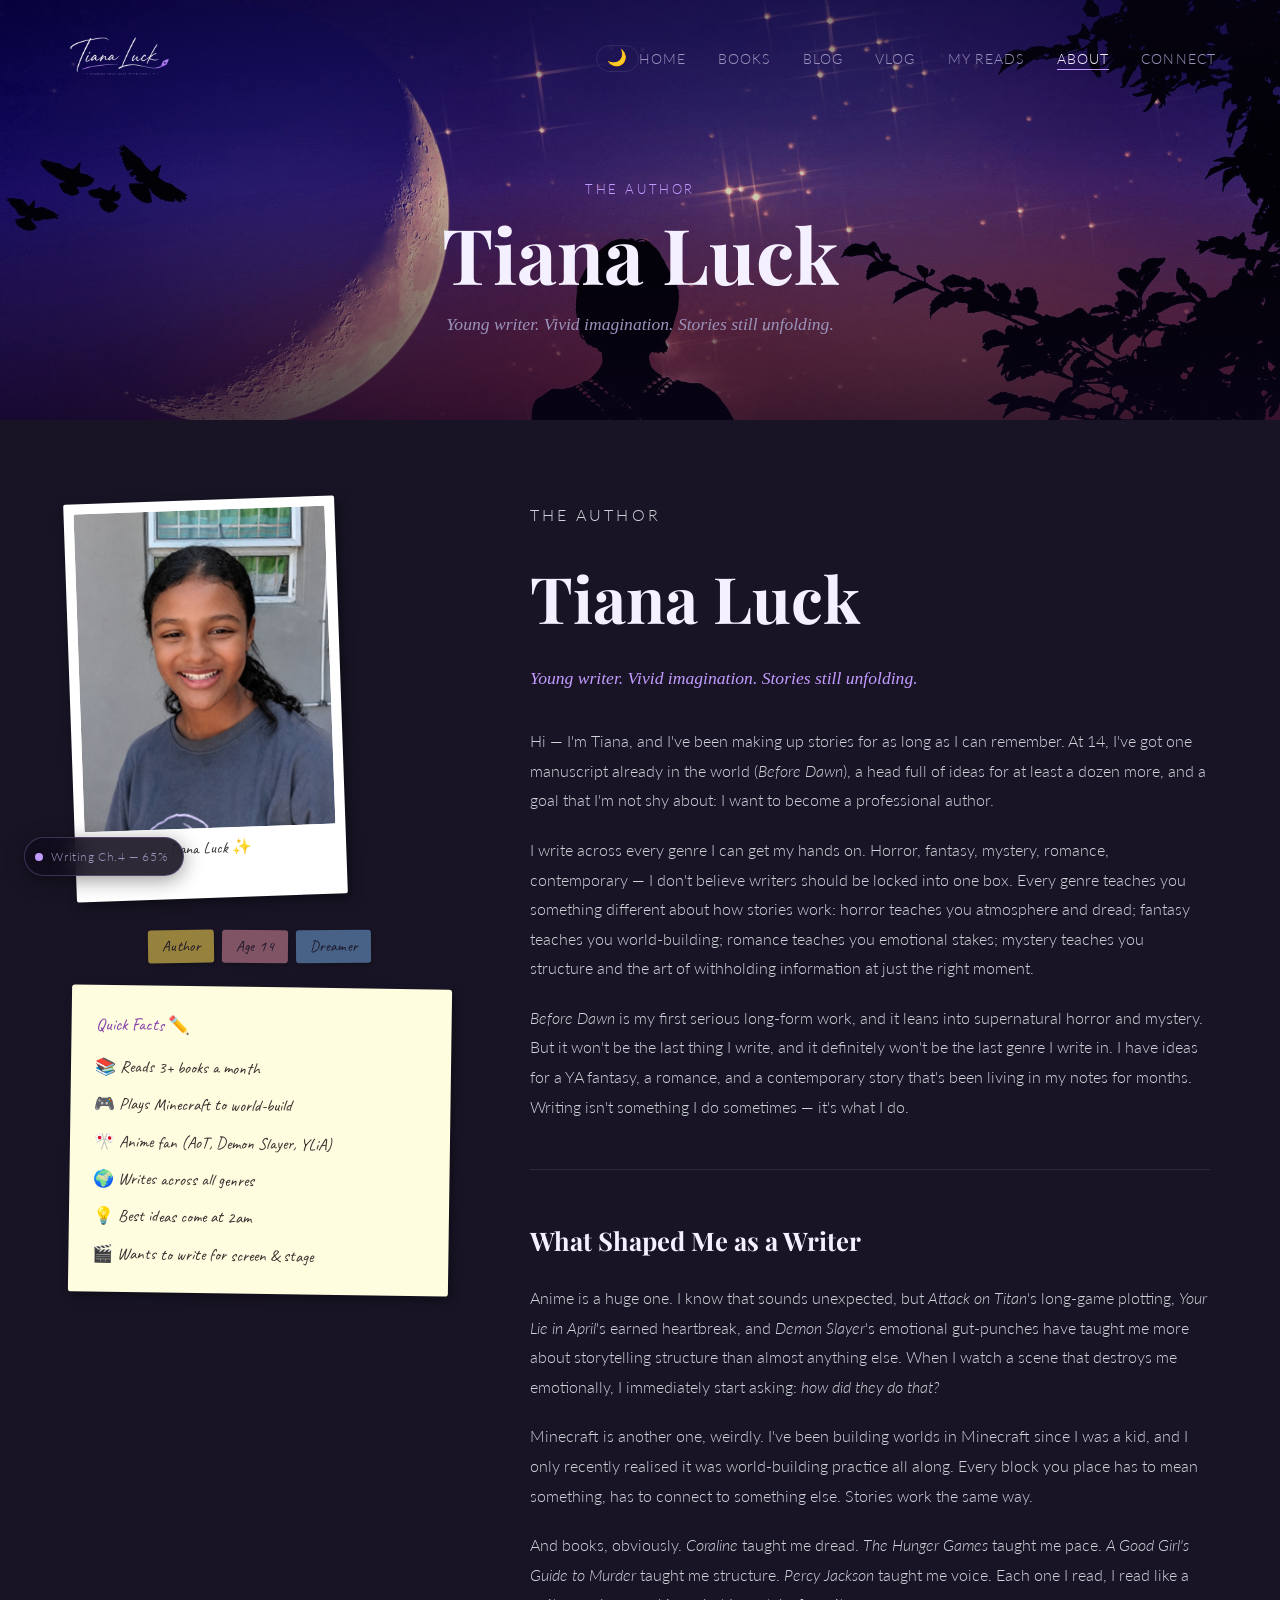
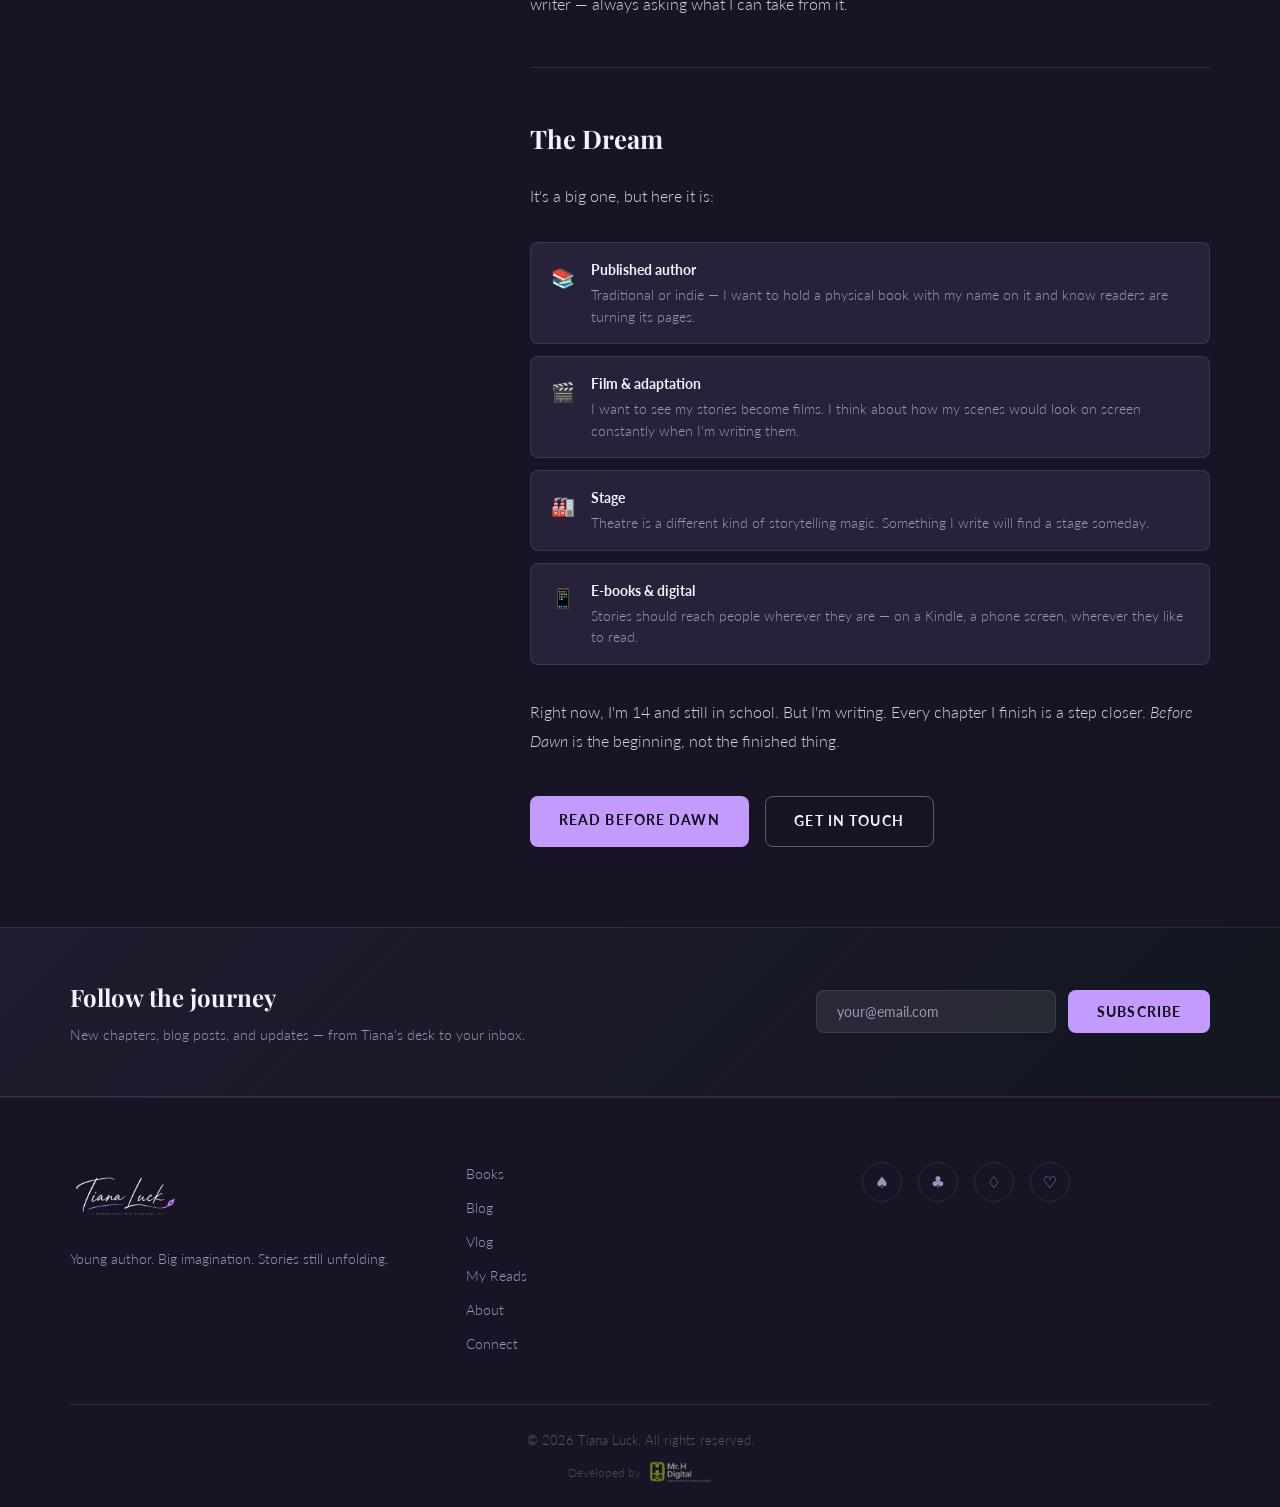
==== commit 21977022: "Fix mobile nav overlap and add themed page hero backgrounds - Wrap theme toggle and burger in .nav-a" ====
--- a/about.html
+++ b/about.html
@@ -35,12 +35,14 @@
         <img src="images/brand/tiana-luck-logo-dark.png" alt="Tiana Luck" class="nav-logo-img nav-logo-dark" />
         <img src="images/brand/tiana-luck-logo-light.png" alt="Tiana Luck" class="nav-logo-img nav-logo-light" />
       </a>
-      <button class="theme-toggle" id="themeToggle" aria-label="Toggle light/dark mode"><em class="toggle-icon">🌙</em></button>
-      <button class="nav-toggle" aria-label="Open menu" aria-expanded="false">
-        <span class="burger-line"></span>
-        <span class="burger-line"></span>
-        <span class="burger-line"></span>
-      </button>
+      <div class="nav-actions">
+        <button class="theme-toggle" id="themeToggle" aria-label="Toggle light/dark mode"><em class="toggle-icon">🌙</em></button>
+        <button class="nav-toggle" aria-label="Open menu" aria-expanded="false">
+          <span class="burger-line"></span>
+          <span class="burger-line"></span>
+          <span class="burger-line"></span>
+        </button>
+      </div>
       <ul class="nav-links" id="navLinks">
         <li><a href="index.html">Home</a></li>
         <li><a href="books.html">Books</a></li>
--- a/css/style.css
+++ b/css/style.css
@@ -202,6 +202,15 @@
   transform: translateY(-7px) rotate(-45deg);
 }
 
+/* ---------- NAV ACTIONS (theme toggle + burger grouped) ---------- */
+.nav-actions {
+  display: flex;
+  align-items: center;
+  gap: 0.5rem;
+  flex-shrink: 0;
+  margin-left: auto; /* pushes group to far right on desktop */
+}
+
 /* ---------- THEME TOGGLE BUTTON ---------- */
 .theme-toggle {
   background: none;
@@ -226,7 +235,7 @@
 .theme-toggle .toggle-icon { font-style: normal; }
 
 @media (max-width: 768px) {
-  .theme-toggle {
+  .nav-actions {
     z-index: 301;
     position: relative;
   }
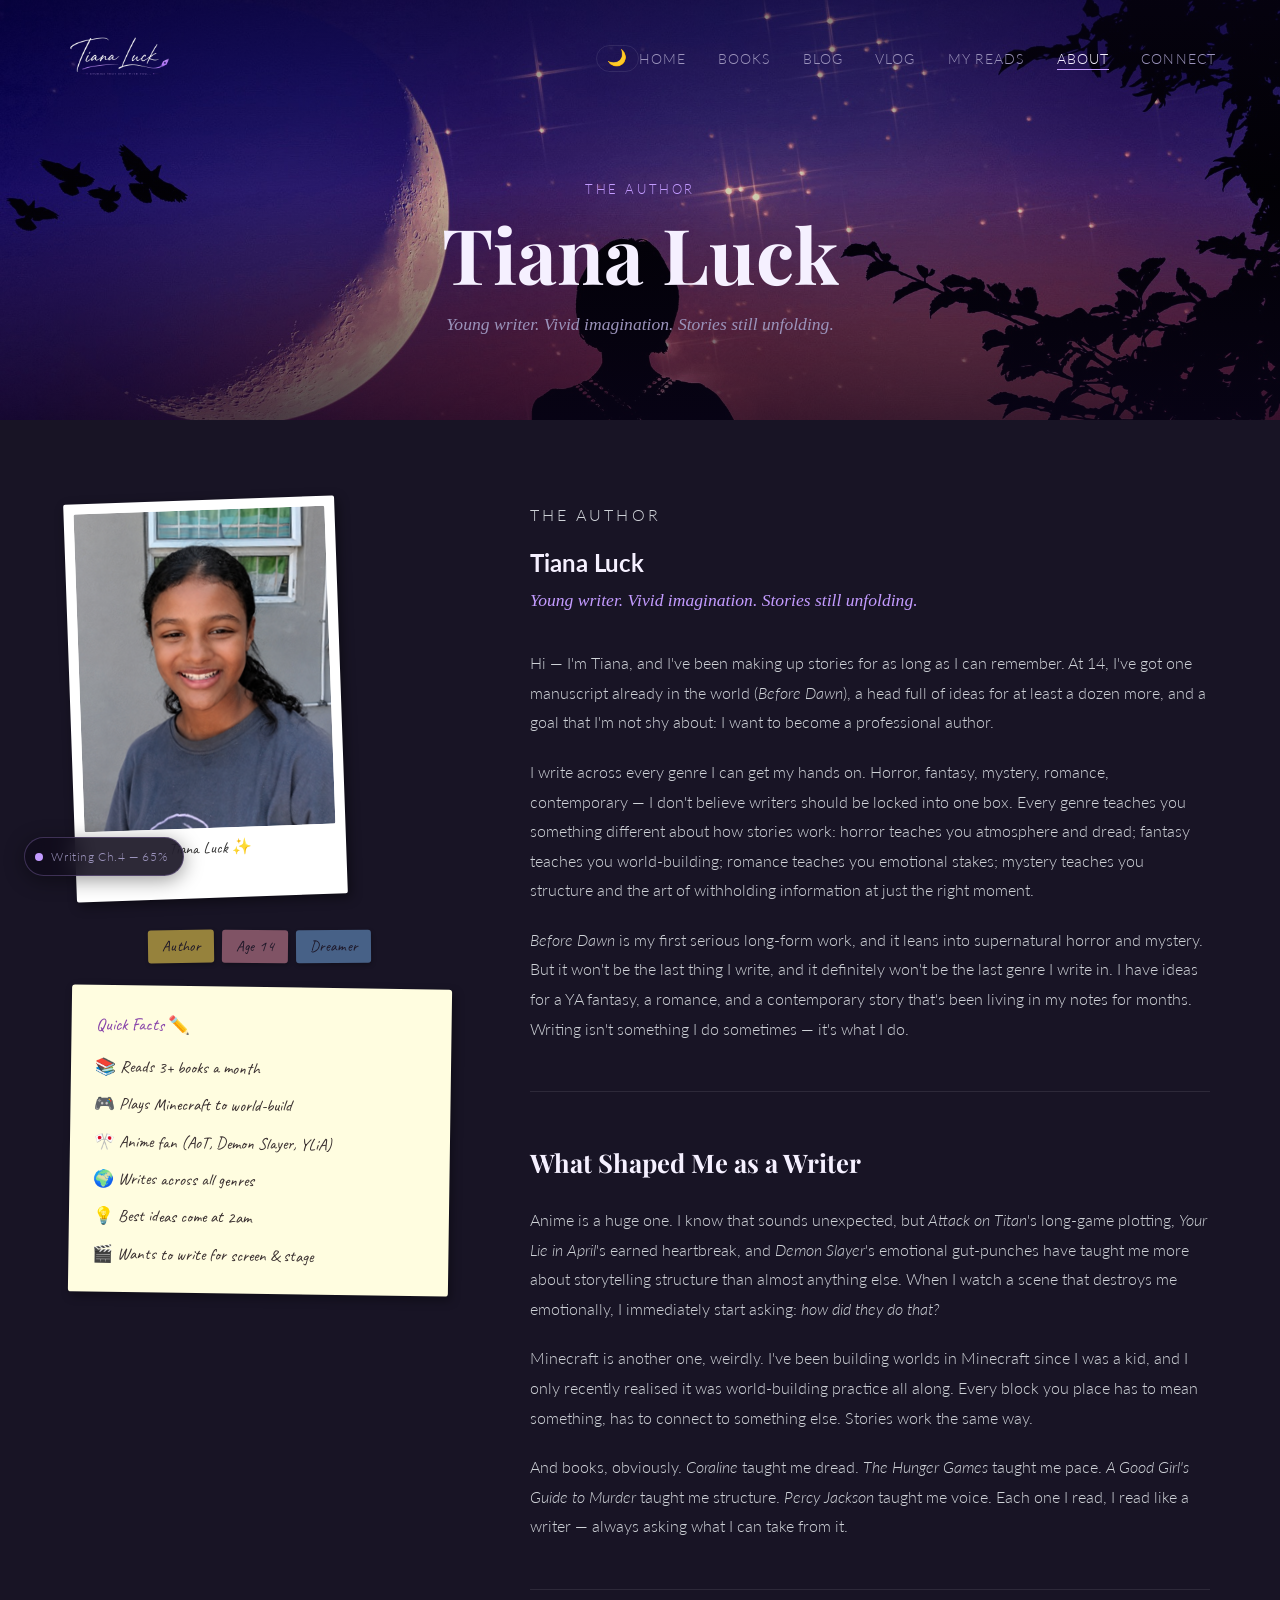
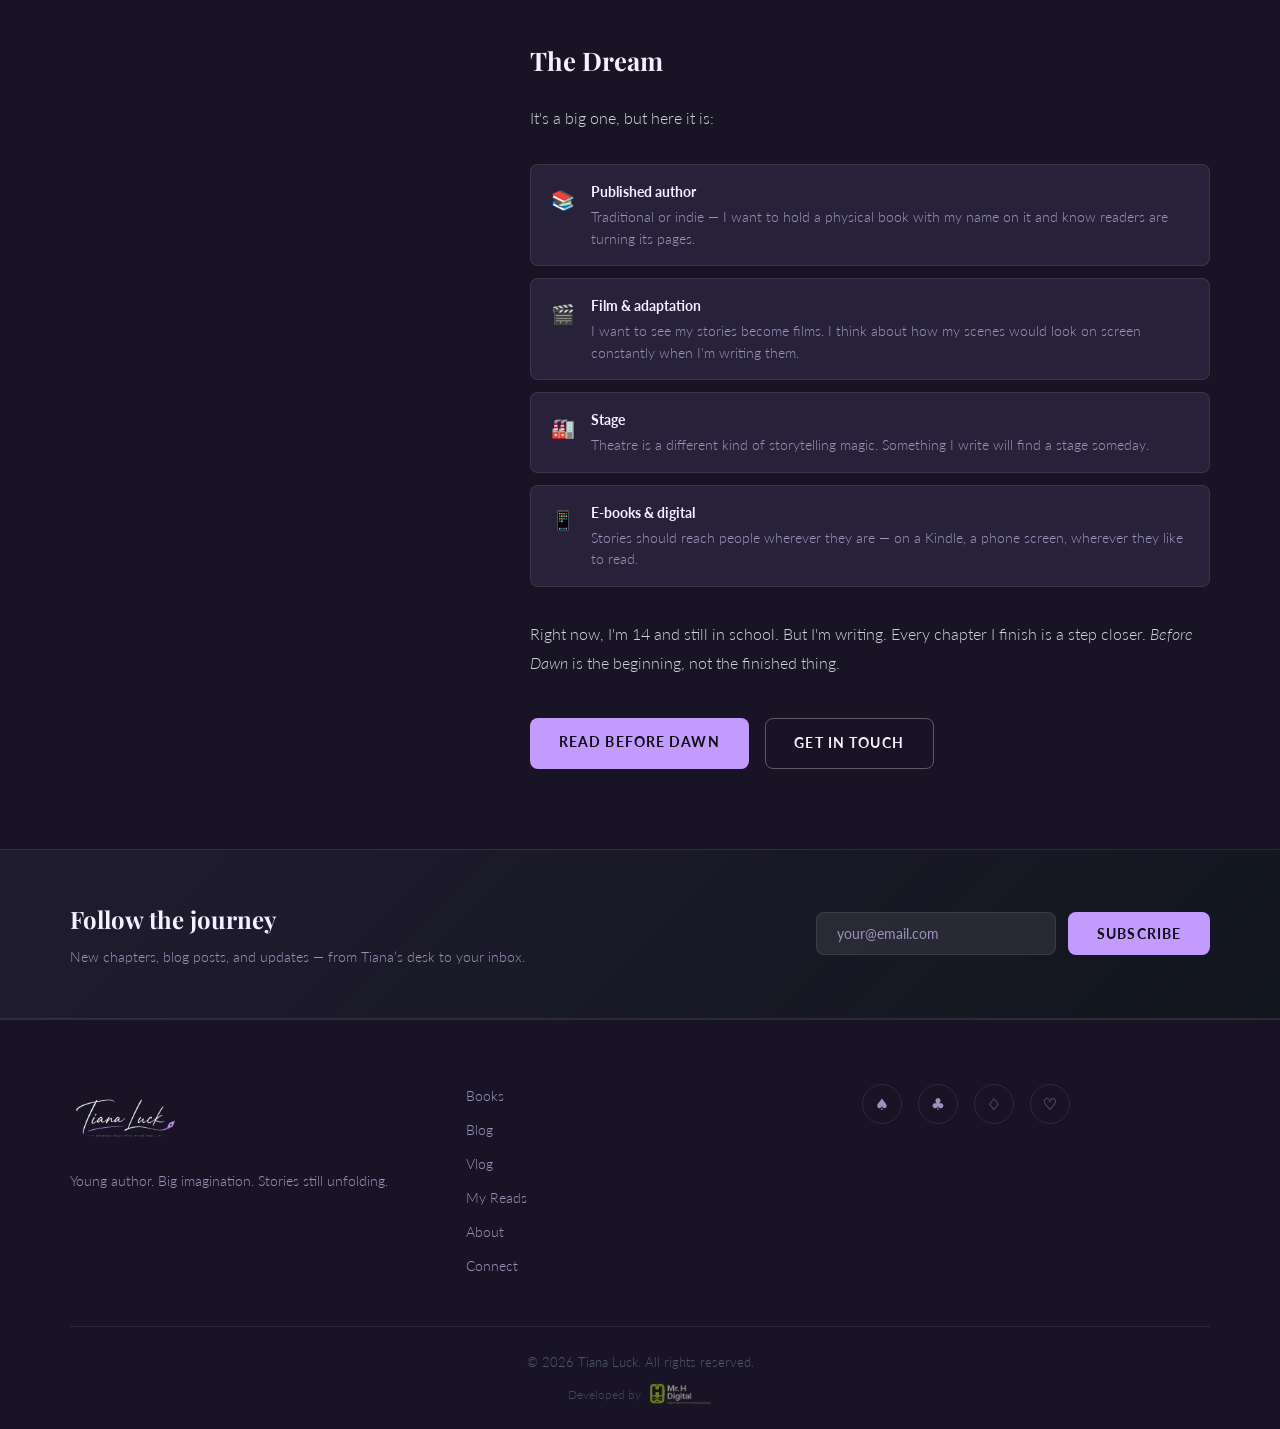
==== commit 9b28de9b: "Fix Android mobile nav bug, rename Flora → Flord, and apply SEO/meta audit fixes - Fix burger menu o" ====
--- a/about.html
+++ b/about.html
@@ -1,19 +1,23 @@
 <!DOCTYPE html>
-<html lang="en">
+<html lang="en-ZA">
 <head>
   <meta charset="UTF-8" />
   <meta name="viewport" content="width=device-width, initial-scale=1.0, viewport-fit=cover" />
   <meta name="theme-color" content="#0f0d14" />
+  <meta name="theme-color" media="(prefers-color-scheme: light)" content="#e8e3f5" />
   <meta name="description" content="Meet Tiana Luck — 14-year-old author of Before Dawn, anime fan, world-builder, and aspiring professional writer." />
+  <meta name="author" content="Tiana Luck" />
   <meta property="og:type" content="website" />
+  <meta property="og:site_name" content="Tiana Luck" />
   <meta property="og:title" content="About Tiana Luck — Author" />
   <meta property="og:description" content="Meet Tiana Luck — 14-year-old author of Before Dawn, anime fan, world-builder, and aspiring professional writer." />
-  <meta property="og:image" content="images/brand/social-icon.png" />
+  <meta property="og:image" content="https://tianaluck.co.za/images/brand/og-cover.jpg" />
   <meta property="og:url" content="https://tianaluck.co.za/about.html" />
+  <link rel="canonical" href="https://tianaluck.co.za/about.html" />
   <meta name="twitter:card" content="summary_large_image" />
   <meta name="twitter:title" content="About Tiana Luck — Author" />
   <meta name="twitter:description" content="Meet Tiana Luck — 14-year-old author of Before Dawn, anime fan, world-builder, and aspiring professional writer." />
-  <meta name="twitter:image" content="images/brand/social-icon.png" />
+  <meta name="twitter:image" content="https://tianaluck.co.za/images/brand/og-cover.jpg" />
   <title>About — Tiana Luck</title>
   <link rel="icon" type="image/png" sizes="32x32" href="images/brand/favicon-32x32.png" />
   <link rel="icon" type="image/png" sizes="16x16" href="images/brand/favicon-16x16.png" />
@@ -103,7 +107,7 @@
         <!-- Bio -->
         <div class="about-body">
           <p class="page-hero-eyebrow" style="text-align:left; padding:0; margin-bottom:0.75rem;">The Author</p>
-          <h1>Tiana Luck</h1>
+          <h2 class="about-body-name">Tiana Luck</h2>
           <p class="subtitle">Young writer. Vivid imagination. Stories still unfolding.</p>
 
           <p>
@@ -226,7 +230,7 @@
       <p>&copy; 2026 Tiana Luck. All rights reserved.</p>
       <p class="footer-credit">
         Developed by
-        <a href="https://mrhdigital.co.uk" target="_blank" rel="noopener noreferrer" class="footer-credit-link">
+        <a href="https://mrhdigital.co.za" target="_blank" rel="noopener noreferrer" class="footer-credit-link">
           <picture>
             <source srcset="images/mrh-digital-logo-transparent.webp" type="image/webp" />
             <img src="images/mrh-digital-logo-transparent.png" alt="Mr H Digital" class="footer-credit-logo" />
@@ -237,5 +241,20 @@
   </footer>
 
   <script src="js/main.js"></script>
+  <script type="application/ld+json">
+  {
+    "@context": "https://schema.org",
+    "@type": "Person",
+    "name": "Tiana Luck",
+    "url": "https://tianaluck.co.za/about.html",
+    "description": "14-year-old South African author of Before Dawn, anime fan, world-builder, and aspiring professional writer.",
+    "jobTitle": "Author",
+    "sameAs": [
+      "https://www.instagram.com/tianaluck.writes",
+      "https://www.tiktok.com/@tianaluck",
+      "https://www.wattpad.com/user/TianaLuck"
+    ]
+  }
+  </script>
 </body>
 </html>
--- a/css/style.css
+++ b/css/style.css
@@ -425,12 +425,26 @@
   position: fixed;
   top: 0; left: 0; right: 0;
   z-index: 100;
-  transition: background var(--transition), backdrop-filter var(--transition);
+  transition: background var(--transition);
+}
+/* backdrop-filter lives on a pseudo-element so the header never becomes
+   a containing block for position:fixed children (Android Chrome bug where
+   backdrop-filter on a parent traps fixed descendants). */
+.site-header::before {
+  content: '';
+  position: absolute;
+  inset: 0;
+  z-index: -1;
+  backdrop-filter: blur(0px);
+  transition: backdrop-filter var(--transition);
+  pointer-events: none;
 }
 .site-header.scrolled {
   background: var(--nav-scrolled);
+  border-bottom: 1px solid var(--border);
+}
+.site-header.scrolled::before {
   backdrop-filter: blur(12px);
-  border-bottom: 1px solid var(--border);
 }
 .navbar {
   display: flex;
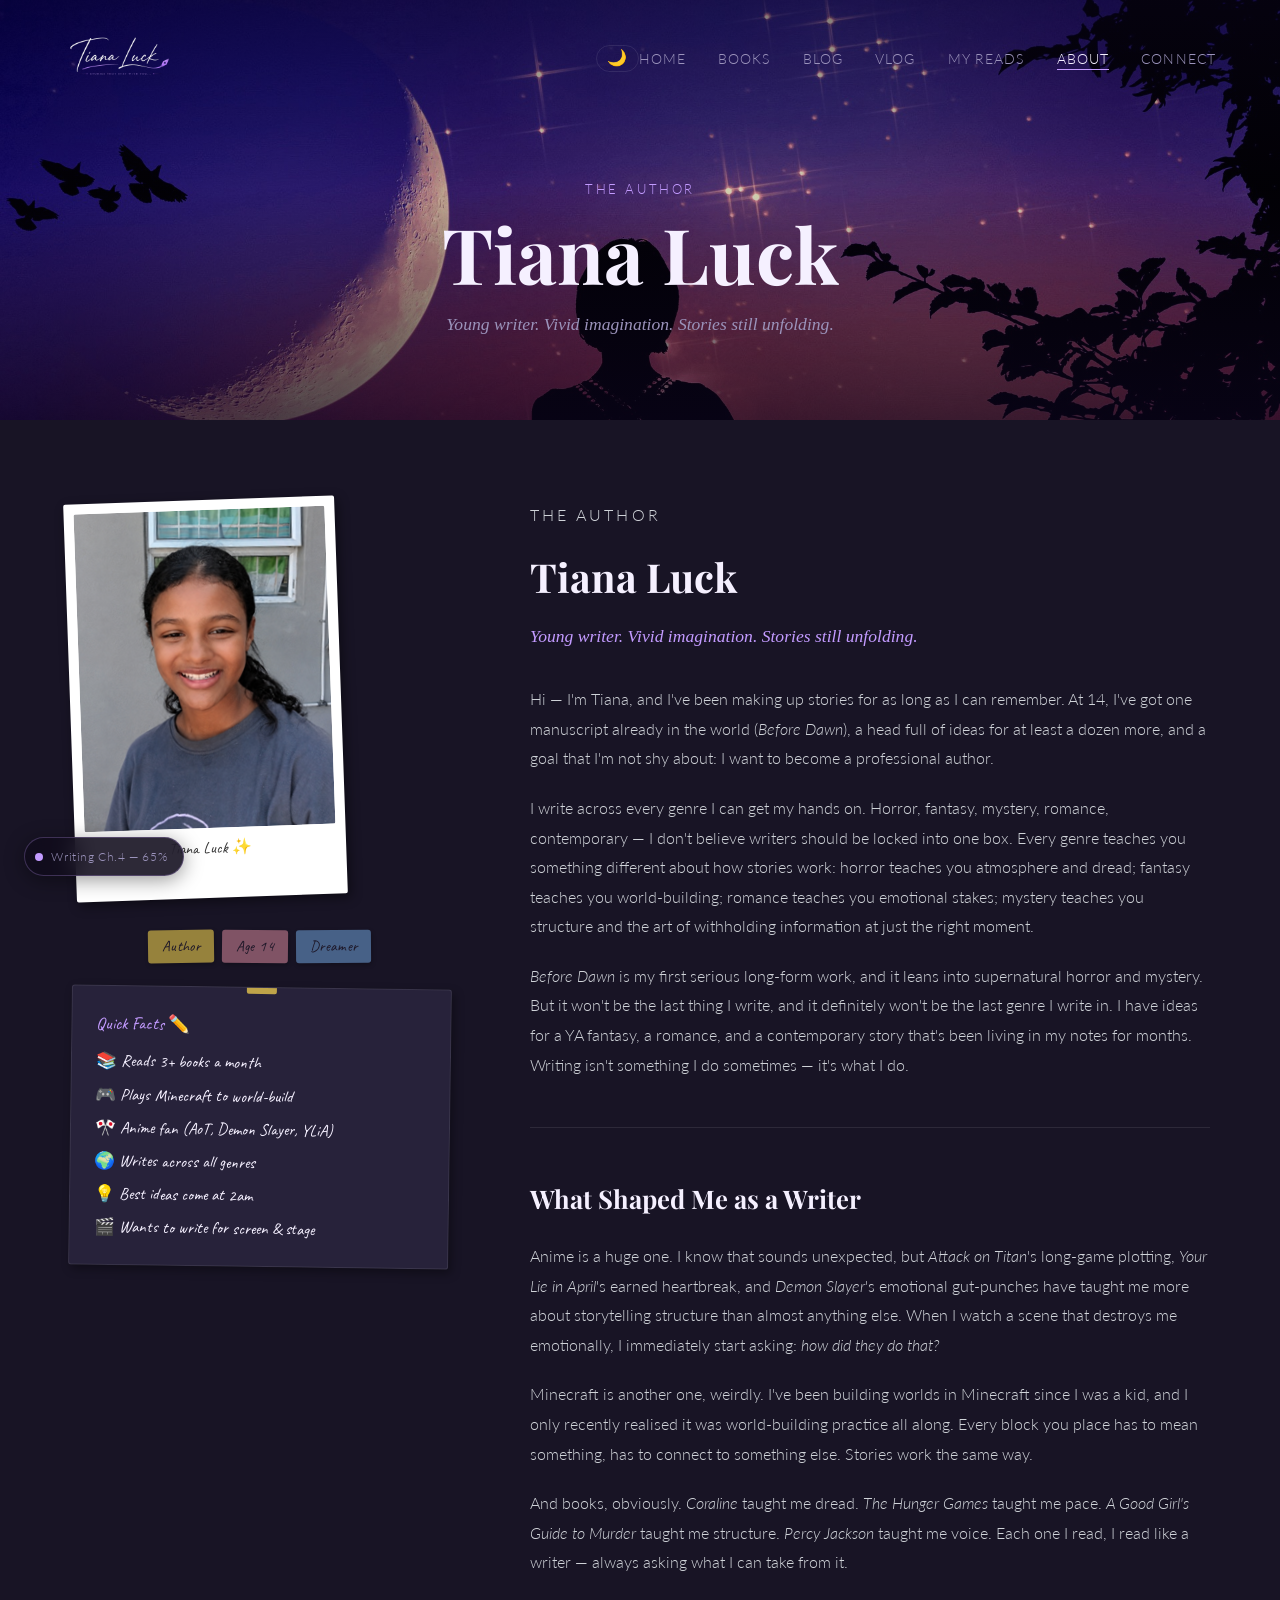
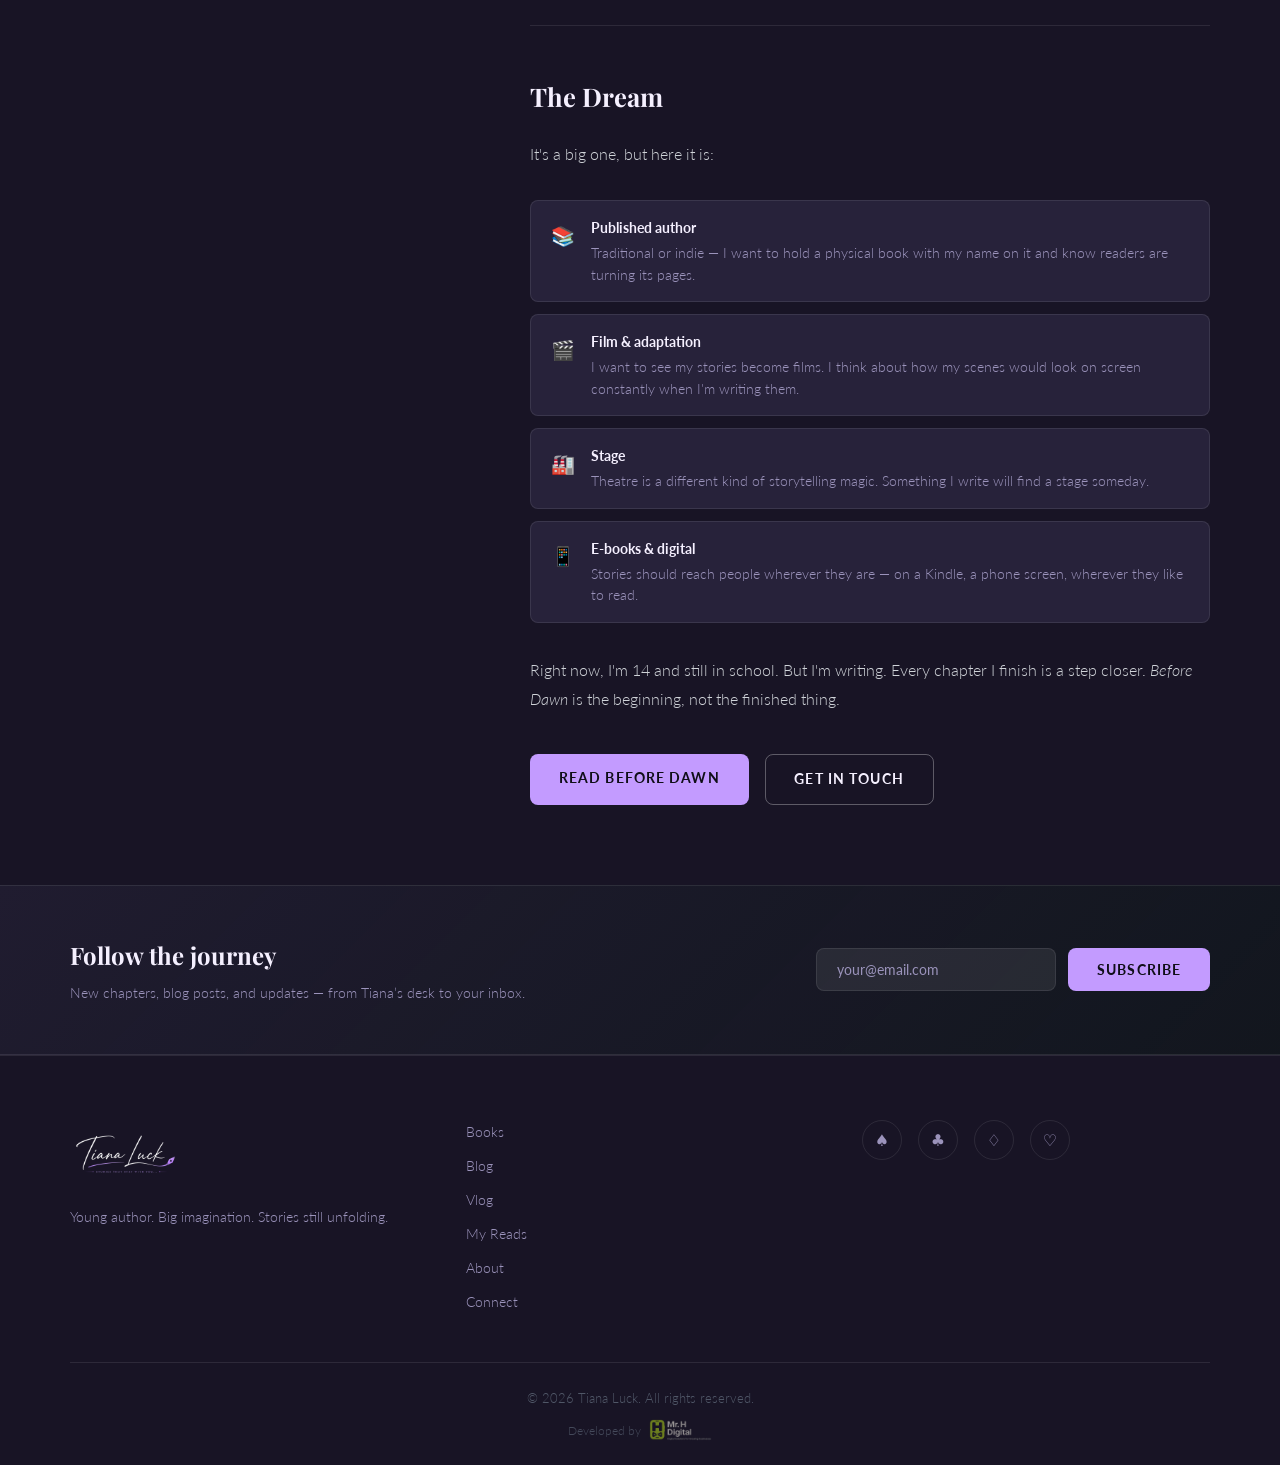
==== commit c8e27021: "Apply full audit fixes — UI/UX, mobile responsiveness, and SEO UI/UX: - Fix duplicate H1 on about.ht" ====
--- a/about.html
+++ b/about.html
@@ -90,16 +90,16 @@
               <span class="tag">Dreamer</span>
             </div>
           </div>
-          <!-- Fun facts sticky note style -->
-          <div style="background:#fffde0; color:#2a2020; border-radius:3px; padding:1.5rem; margin-top:1.5rem; box-shadow:3px 4px 10px rgba(0,0,0,0.35); transform:rotate(0.8deg); position:relative;">
-            <div style="font-family:var(--ff-handwrite); font-size:1.1rem; color:#8844aa; margin-bottom:0.75rem;">Quick Facts ✏️</div>
-            <ul style="display:flex; flex-direction:column; gap:0.5rem; list-style:none;">
-              <li style="font-family:var(--ff-handwrite); font-size:1.05rem; color:#3a3030; display:flex; gap:0.5rem;">📚 Reads 3+ books a month</li>
-              <li style="font-family:var(--ff-handwrite); font-size:1.05rem; color:#3a3030; display:flex; gap:0.5rem;">🎮 Plays Minecraft to world-build</li>
-              <li style="font-family:var(--ff-handwrite); font-size:1.05rem; color:#3a3030; display:flex; gap:0.5rem;">🎌 Anime fan (AoT, Demon Slayer, YLiA)</li>
-              <li style="font-family:var(--ff-handwrite); font-size:1.05rem; color:#3a3030; display:flex; gap:0.5rem;">🌍 Writes across all genres</li>
-              <li style="font-family:var(--ff-handwrite); font-size:1.05rem; color:#3a3030; display:flex; gap:0.5rem;">💡 Best ideas come at 2am</li>
-              <li style="font-family:var(--ff-handwrite); font-size:1.05rem; color:#3a3030; display:flex; gap:0.5rem;">🎬 Wants to write for screen &amp; stage</li>
+          <!-- Fun facts sticky note -->
+          <div class="sticky-note">
+            <div class="sticky-note-heading">Quick Facts ✏️</div>
+            <ul>
+              <li>📚 Reads 3+ books a month</li>
+              <li>🎮 Plays Minecraft to world-build</li>
+              <li>🎌 Anime fan (AoT, Demon Slayer, YLiA)</li>
+              <li>🌍 Writes across all genres</li>
+              <li>💡 Best ideas come at 2am</li>
+              <li>🎬 Wants to write for screen &amp; stage</li>
             </ul>
           </div>
         </div>
--- a/css/style.css
+++ b/css/style.css
@@ -2938,3 +2938,106 @@
   margin-top: 0.75rem;
   font-style: italic;
 }
+
+/* ==========================================================
+   ABOUT PAGE — body name heading (h2 replacing duplicate h1)
+   ========================================================== */
+.about-body-name {
+  font-family: var(--ff-serif);
+  font-size: 2.5rem;
+  font-weight: 700;
+  margin-bottom: 0.5rem;
+  color: var(--white);
+}
+html.light-mode .about-body-name { color: var(--black); }
+
+/* ==========================================================
+   ABOUT PAGE — sticky note dark mode fix
+   ========================================================== */
+.sticky-note {
+  background: #fffde0;
+  color: #2a2020;
+  border-radius: 3px;
+  padding: 1.5rem;
+  margin-top: 1.5rem;
+  box-shadow: 3px 4px 10px rgba(0,0,0,0.35);
+  transform: rotate(0.8deg);
+  position: relative;
+  max-width: 100%;
+  overflow: hidden;
+}
+html.light-mode .sticky-note {
+  box-shadow: 3px 4px 10px rgba(0,0,0,0.15);
+}
+/* Dark mode: neutral dark card so it doesn't blind users */
+@media not all {
+  /* fallback — overridden below */
+}
+html:not(.light-mode) .sticky-note {
+  background: var(--card);
+  color: var(--white);
+  border: 1px solid var(--border);
+}
+html:not(.light-mode) .sticky-note .sticky-note-heading {
+  color: var(--accent);
+}
+html:not(.light-mode) .sticky-note li {
+  color: var(--text);
+}
+.sticky-note-heading {
+  font-family: var(--ff-handwrite);
+  font-size: 1.1rem;
+  color: #8844aa;
+  margin-bottom: 0.75rem;
+}
+.sticky-note ul {
+  display: flex;
+  flex-direction: column;
+  gap: 0.5rem;
+  list-style: none;
+}
+.sticky-note li {
+  font-family: var(--ff-handwrite);
+  font-size: 1.05rem;
+  color: #3a3030;
+  display: flex;
+  gap: 0.5rem;
+}
+
+/* ==========================================================
+   CHAPTER ACCORDION — button reset + min tap target
+   ========================================================== */
+button.chapter-item {
+  width: 100%;
+  text-align: left;
+  background: var(--card);
+  border: 1px solid var(--border);
+  color: inherit;
+  font: inherit;
+  min-height: 56px;
+  cursor: pointer;
+}
+button.chapter-item:focus-visible {
+  outline: 2px solid var(--accent);
+  outline-offset: 2px;
+}
+.chapter-item--locked {
+  opacity: 0.5;
+  cursor: default;
+  pointer-events: none;
+}
+
+/* ==========================================================
+   ACCESSIBILITY — screen-reader only utility
+   ========================================================== */
+.sr-only {
+  position: absolute;
+  width: 1px;
+  height: 1px;
+  padding: 0;
+  margin: -1px;
+  overflow: hidden;
+  clip: rect(0,0,0,0);
+  white-space: nowrap;
+  border: 0;
+}
